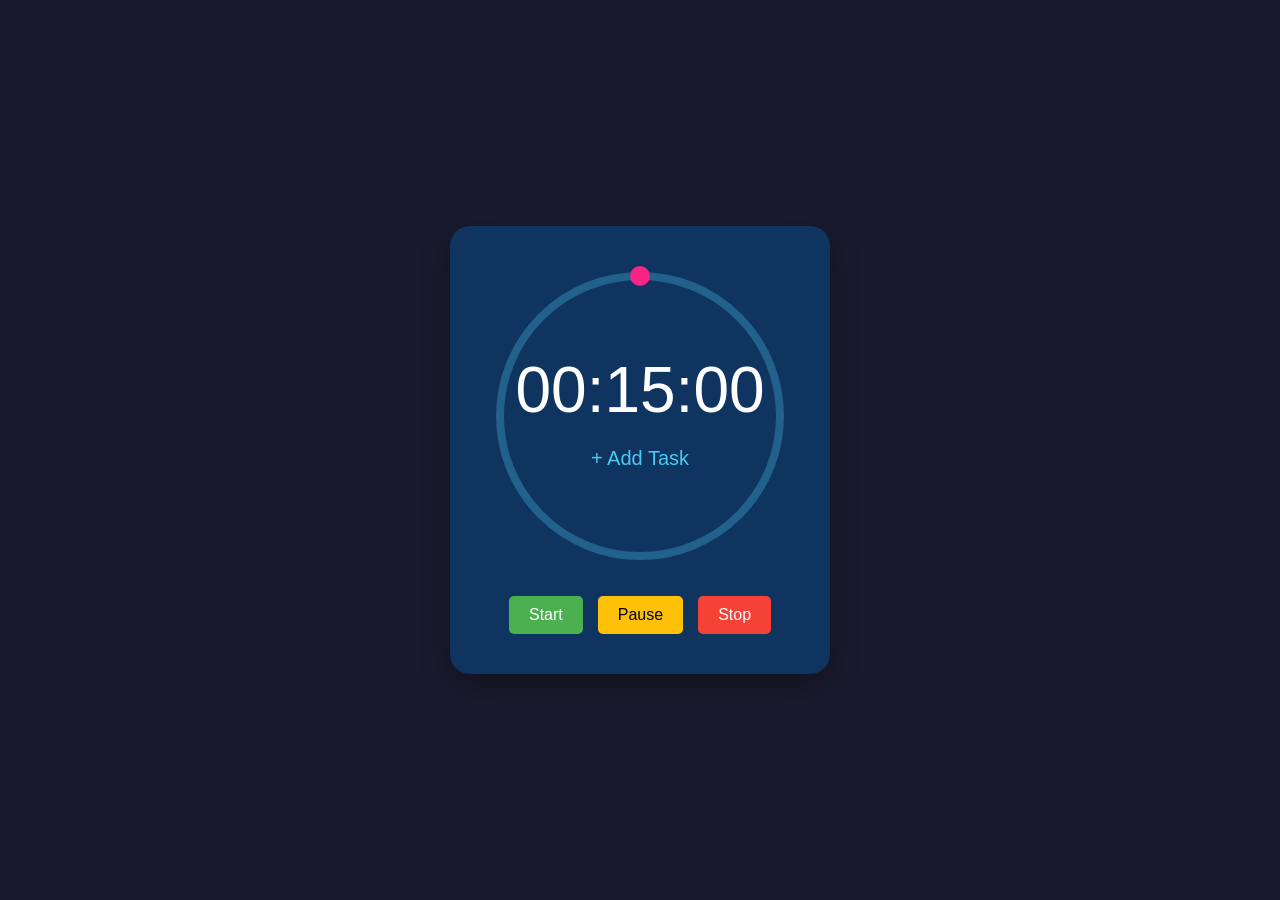
==== templates/countdown.html @ f6ec1a54 "base func buttons" ====
<!DOCTYPE html>
<html lang="en">
<head>
    <meta charset="UTF-8">
    <meta name="viewport" content="width=device-width, initial-scale=1.0">
    <title>Countdown Timer</title>
    <style>
        body {
            display: flex;
            justify-content: center;
            align-items: center;
            height: 100vh;
            margin: 0;
            background-color: #1a1a2e;
            font-family: Arial, sans-serif;
        }
        
        .timer-container {
            text-align: center;
            background-color: #0f3460;
            padding: 40px;
            border-radius: 20px;
            box-shadow: 0 10px 30px rgba(0, 0, 0, 0.3);
        }
        
        .clock {
            font-size: 4rem;
            color: white;
            margin-bottom: 10px;
            cursor: pointer;
        }
        
        .task-container {
            position: relative;
            margin: 10px 0;
        }
        
        .task-name {
            font-size: 1.25rem;
            color: white;
            cursor: pointer;
        }
        
        .add-task {
            font-size: 1.25rem;
            color: #4cc9f0;
            cursor: pointer;
        }
        
        .controls {
            display: flex;
            justify-content: center;
            gap: 15px;
            margin-top: 20px;
        }
        
        button {
            padding: 10px 20px;
            font-size: 1rem;
            border: none;
            border-radius: 5px;
            cursor: pointer;
            transition: background-color 0.3s;
        }
        
        #start-btn {
            background-color: #4CAF50;
            color: white;
        }
        
        #pause-btn {
            background-color: #FFC107;
            color: black;
        }
        
        #stop-btn {
            background-color: #F44336;
            color: white;
        }
        
        .progress-container {
            position: relative;
            width: 300px;
            height: 300px;
            margin: 0 auto 30px;
        }
        
        .circle-content {
            position: absolute;
            top: 0;
            left: 0;
            width: 100%;
            height: 100%;
            display: flex;
            flex-direction: column;
            justify-content: center;
            align-items: center;
            text-align: center;
        }
        
        
        .progress-circle {
            fill: none;
            stroke: rgba(76, 201, 240, 0.3); /* Semi-transparent background */
            stroke-width: 8;
            stroke-dasharray: 879.2;
            stroke-dashoffset: 0;
        }
        
        .progress-arc {
            fill: none;
            stroke: #4cc9f0; /* Solid progress */
            stroke-width: 8;
            stroke-dasharray: 879.2;
            stroke-dashoffset: 879.2;
            transform: rotate(-90deg);
            transform-origin: center;
        }
        
        .progress-point {
            fill: #f72585;
            r: 10;
            transition: transform 0.5s linear;
        }
    </style>
</head>
<body>
    <div class="timer-container">
        <div class="progress-container">
            <svg class="progress-ring" width="300" height="300">
                <circle class="progress-circle" cx="150" cy="150" r="140"></circle>
                <circle class="progress-arc" cx="150" cy="150" r="140"></circle>
                <circle class="progress-point" cx="150" cy="10" r="10"></circle>
            </svg>
            
            <!-- Timer and task centered inside circle -->
            <div class="circle-content">
                <div class="clock" id="clock">00:15:00</div>
                <div class="task-container" id="task-container">
                    <div class="add-task" id="add-task">+ Add Task</div>
                </div>
            </div>
        </div>
        
        <div class="controls">
            <button id="start-btn">Start</button>
            <button id="pause-btn">Pause</button>
            <button id="stop-btn">Stop</button>
        </div>
    </div>

<script>
    // DOM elements
    const clockEl = document.getElementById('clock');
    const taskContainerEl = document.getElementById('task-container');
    const startBtn = document.getElementById('start-btn');
    const pauseBtn = document.getElementById('pause-btn');
    const stopBtn = document.getElementById('stop-btn');
    const progressPoint = document.querySelector('.progress-point');
    const progressArc = document.querySelector('.progress-arc');
    const CIRCUMFERENCE = 879.2;
    const DEFAULT_SECONDS = 900;

    // Timer state
    let totalSeconds = DEFAULT_SECONDS;
    let timerInterval = null;
    let isRunning = false;
    let isPaused = false;
    let currentTask = '';

    // Initialize timer display
    updateClockDisplay();

    // Attach add-task listener (reusable function)
    function attachAddTaskListener() {
        const addTaskEl = document.getElementById('add-task');
        if (addTaskEl) {
            addTaskEl.addEventListener('click', () => {
                const taskName = prompt('Enter task name:');
                if (taskName && taskName.trim()) {
                    currentTask = taskName.trim();
                    taskContainerEl.innerHTML = `<div class="task-name" id="task-name">${currentTask}</div>`;
                    document.getElementById('task-name').addEventListener('click', function () {
                        const newName = prompt('Edit task name:', currentTask);
                        if (newName && newName.trim()) {
                            currentTask = newName.trim();
                            this.textContent = currentTask;
                        }
                    });
                }
            });
        }
    }
    attachAddTaskListener();

    // Clock click handler for setting time
    clockEl.addEventListener('click', () => {
        if (!isRunning && !isPaused) {
            const digits = prompt('Enter time digits (max 6 digits, e.g. 001500 for 15 min):');
            if (digits !== null) {
                if (digits.length > 0 && digits.length <= 6 && /^\d+$/.test(digits)) {
                    setTimeFromDigits(digits);
                } else {
                    resetToDefault();
                }
            }
        }
    });

    // Timer controls
    startBtn.addEventListener('click', startTimer);
    pauseBtn.addEventListener('click', pauseTimer);
    stopBtn.addEventListener('click', stopTimer);

    function startTimer() {
        if (!currentTask) return; // Require a task
        if (timerInterval) clearInterval(timerInterval); // Clear any existing interval

        isRunning = true;
        isPaused = false;

        timerInterval = setInterval(() => {
            if (totalSeconds > 0) {
                totalSeconds--;
                updateClockDisplay();
                updateProgress();
            } else {
                timerComplete();
            }
        }, 1000);
    }

    function pauseTimer() {
        if (isRunning) {
            clearInterval(timerInterval);
            timerInterval = null;
            isRunning = false;
            isPaused = true;
        }
    }

    function stopTimer() {
        clearInterval(timerInterval);
        timerInterval = null;
        isRunning = false;
        isPaused = false;
        currentTask = '';
        totalSeconds = DEFAULT_SECONDS;

        // Reset UI
        taskContainerEl.innerHTML = '<div class="add-task" id="add-task">+ Add Task</div>';
        attachAddTaskListener();
        updateClockDisplay();
        resetProgress();
    }

    function timerComplete() {
        clearInterval(timerInterval);
        timerInterval = null;
        isRunning = false;
        isPaused = false;
        alert('Timer completed!');
        stopTimer();
    }

    function setTimeFromDigits(digits) {
        const padded = digits.padStart(6, '0');
        const hours = parseInt(padded.slice(0, 2));
        const minutes = parseInt(padded.slice(2, 4));
        const seconds = parseInt(padded.slice(4, 6));
        totalSeconds = (hours * 3600) + (minutes * 60) + seconds;
        updateClockDisplay();
    }

    function updateClockDisplay() {
        const h = Math.floor(totalSeconds / 3600);
        const m = Math.floor((totalSeconds % 3600) / 60);
        const s = totalSeconds % 60;
        clockEl.textContent = `${String(h).padStart(2,'0')}:${String(m).padStart(2,'0')}:${String(s).padStart(2,'0')}`;
    }

    function updateProgress() {
        const progress = 1 - (totalSeconds / DEFAULT_SECONDS);
        const angle = progress * 2 * Math.PI;

        // Point moves counterclockwise from top
        const cx = 150 + 140 * Math.sin(-angle);
        const cy = 150 - 140 * Math.cos(-angle);
        progressPoint.setAttribute('cx', cx);
        progressPoint.setAttribute('cy', cy);

        // Arc shows remaining time (solid = remaining, transparent bg = elapsed)
        progressArc.style.strokeDashoffset = progress * CIRCUMFERENCE;
    }

    function resetProgress() {
        progressPoint.setAttribute('cx', 150);
        progressPoint.setAttribute('cy', 10);
        progressArc.style.strokeDashoffset = 0;
    }
</script>
</body>
</html>
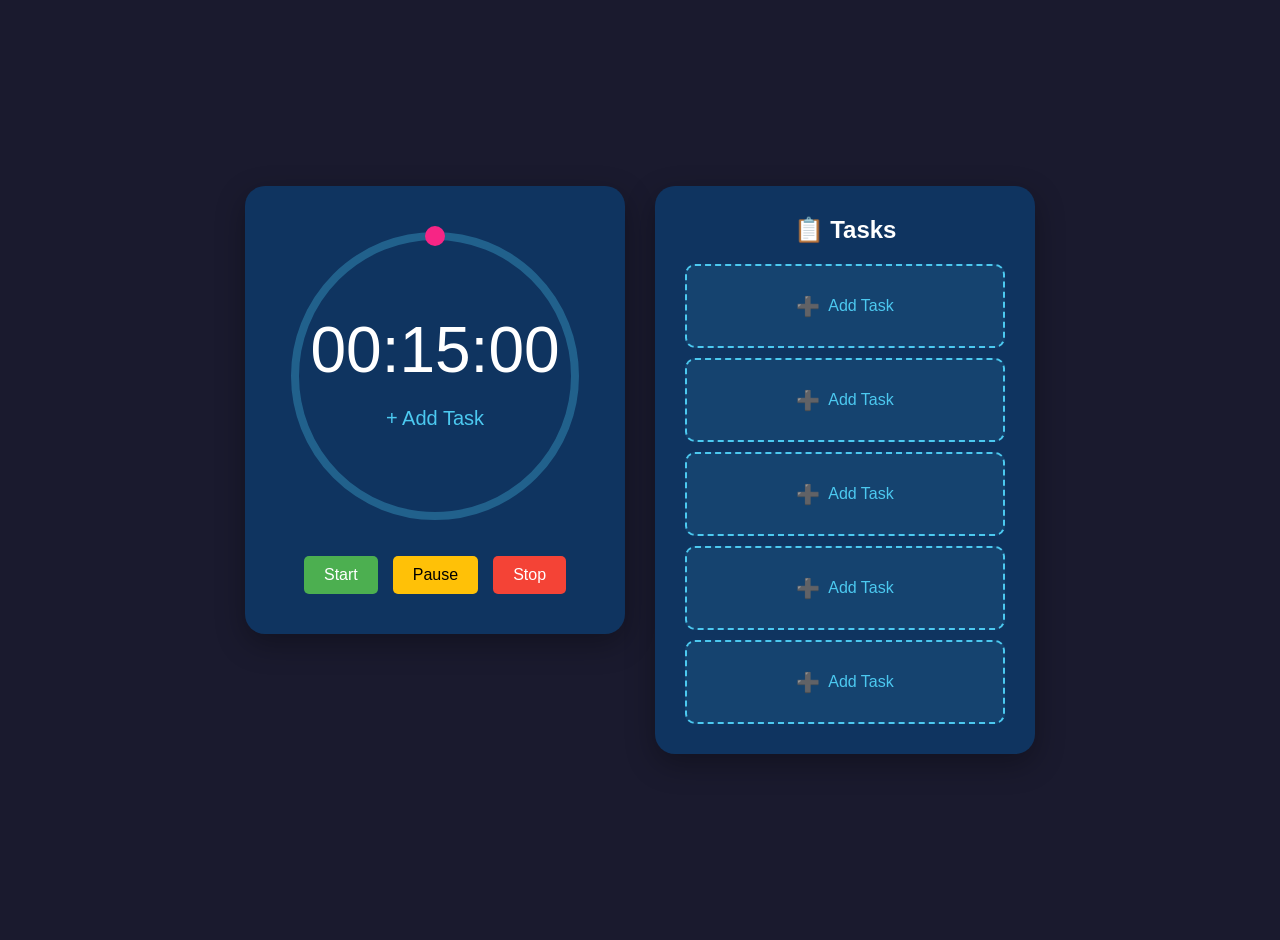
==== commit ba281a95: "task list" ====
--- a/templates/countdown.html
+++ b/templates/countdown.html
@@ -3,16 +3,31 @@
 <head>
     <meta charset="UTF-8">
     <meta name="viewport" content="width=device-width, initial-scale=1.0">
-    <title>Countdown Timer</title>
+    <title>Smart Wish Tracker</title>
     <style>
         body {
             display: flex;
             justify-content: center;
             align-items: center;
-            height: 100vh;
+            min-height: 100vh;
             margin: 0;
             background-color: #1a1a2e;
             font-family: Arial, sans-serif;
+            padding: 20px;
+        }
+        
+        .main-container {
+            display: flex;
+            justify-content: center;
+            align-items: flex-start;
+            gap: 30px;
+            flex-wrap: wrap;
+        }
+        
+        .timer-section {
+            display: flex;
+            flex-direction: column;
+            align-items: center;
         }
         
         .timer-container {
@@ -21,6 +36,21 @@
             padding: 40px;
             border-radius: 20px;
             box-shadow: 0 10px 30px rgba(0, 0, 0, 0.3);
+        }
+        
+        .task-panel {
+            background-color: #0f3460;
+            padding: 30px;
+            border-radius: 20px;
+            width: 320px;
+            box-shadow: 0 10px 30px rgba(0, 0, 0, 0.3);
+        }
+        
+        .task-panel h3 {
+            color: white;
+            margin: 0 0 20px 0;
+            font-size: 1.5rem;
+            text-align: center;
         }
         
         .clock {
@@ -98,10 +128,9 @@
             text-align: center;
         }
         
-        
         .progress-circle {
             fill: none;
-            stroke: rgba(76, 201, 240, 0.3); /* Semi-transparent background */
+            stroke: rgba(76, 201, 240, 0.3);
             stroke-width: 8;
             stroke-dasharray: 879.2;
             stroke-dashoffset: 0;
@@ -109,7 +138,7 @@
         
         .progress-arc {
             fill: none;
-            stroke: #4cc9f0; /* Solid progress */
+            stroke: #4cc9f0;
             stroke-width: 8;
             stroke-dasharray: 879.2;
             stroke-dashoffset: 879.2;
@@ -122,34 +151,211 @@
             r: 10;
             transition: transform 0.5s linear;
         }
+        
+        /* Task Panel Styles */
+        .task-slots {
+            display: flex;
+            flex-direction: column;
+            gap: 10px;
+        }
+        
+        .task-slot {
+            background: rgba(76, 201, 240, 0.1);
+            border: 2px dashed #4cc9f0;
+            border-radius: 10px;
+            padding: 15px;
+            transition: all 0.3s ease;
+            min-height: 50px;
+            display: flex;
+            align-items: center;
+            justify-content: space-between;
+        }
+        
+        .task-slot.filled {
+            background: rgba(76, 201, 240, 0.2);
+            border: 2px solid #4cc9f0;
+        }
+        
+        .task-slot.empty {
+            justify-content: center;
+            cursor: pointer;
+        }
+        
+        .task-slot.empty:hover {
+            background: rgba(76, 201, 240, 0.2);
+        }
+        
+        .task-content {
+            display: flex;
+            align-items: center;
+            justify-content: space-between;
+            width: 100%;
+        }
+        
+        .task-text {
+            color: white;
+            font-size: 1rem;
+            flex: 1;
+            text-align: left;
+        }
+        
+        .task-actions {
+            display: flex;
+            gap: 5px;
+        }
+        
+        .task-actions button {
+            background: none;
+            border: none;
+            font-size: 1.2rem;
+            cursor: pointer;
+            padding: 5px;
+            border-radius: 3px;
+            transition: background 0.2s;
+        }
+        
+        .task-actions button:hover {
+            background: rgba(76, 201, 240, 0.3);
+        }
+        
+        .add-task-slot {
+            display: flex;
+            align-items: center;
+            justify-content: center;
+            gap: 8px;
+            color: #4cc9f0;
+            font-size: 1rem;
+        }
+        
+        .add-icon {
+            font-size: 1.2rem;
+        }
+        
+        /* Input Styles */
+        .task-input-container {
+            position: relative;
+            width: 100%;
+        }
+        
+        .task-input {
+            width: 100%;
+            padding: 10px;
+            border: none;
+            border-radius: 5px;
+            background: #1a1a2e;
+            color: white;
+            font-size: 1rem;
+            box-sizing: border-box;
+        }
+        
+        .task-input:focus {
+            outline: 2px solid #4cc9f0;
+        }
+        
+        .autocomplete-dropdown {
+            position: absolute;
+            top: 100%;
+            left: 0;
+            right: 0;
+            background: #0f3460;
+            border: 1px solid #4cc9f0;
+            border-radius: 5px;
+            max-height: 150px;
+            overflow-y: auto;
+            z-index: 1000;
+            display: none;
+        }
+        
+        .autocomplete-item {
+            padding: 10px;
+            cursor: pointer;
+            color: white;
+            border-bottom: 1px solid rgba(76, 201, 240, 0.2);
+        }
+        
+        .autocomplete-item:last-child {
+            border-bottom: none;
+        }
+        
+        .autocomplete-item:hover,
+        .autocomplete-item.selected {
+            background: rgba(76, 201, 240, 0.3);
+        }
+        
+        .input-actions {
+            display: flex;
+            gap: 10px;
+            margin-top: 10px;
+        }
+        
+        .input-actions button {
+            padding: 8px 15px;
+            font-size: 0.9rem;
+        }
+        
+        .save-btn {
+            background-color: #4CAF50;
+            color: white;
+        }
+        
+        .cancel-btn {
+            background-color: #6c757d;
+            color: white;
+        }
+        
+        @media (max-width: 768px) {
+            .main-container {
+                flex-direction: column;
+                align-items: center;
+            }
+            
+            .task-panel {
+                width: 280px;
+            }
+        }
     </style>
 </head>
 <body>
-    <div class="timer-container">
-        <div class="progress-container">
-            <svg class="progress-ring" width="300" height="300">
-                <circle class="progress-circle" cx="150" cy="150" r="140"></circle>
-                <circle class="progress-arc" cx="150" cy="150" r="140"></circle>
-                <circle class="progress-point" cx="150" cy="10" r="10"></circle>
-            </svg>
-            
-            <!-- Timer and task centered inside circle -->
-            <div class="circle-content">
-                <div class="clock" id="clock">00:15:00</div>
-                <div class="task-container" id="task-container">
-                    <div class="add-task" id="add-task">+ Add Task</div>
+    <div class="main-container">
+        <div class="timer-section">
+            <div class="timer-container">
+                <div class="progress-container">
+                    <svg class="progress-ring" width="300" height="300">
+                        <circle class="progress-circle" cx="150" cy="150" r="140"></circle>
+                        <circle class="progress-arc" cx="150" cy="150" r="140"></circle>
+                        <circle class="progress-point" cx="150" cy="10" r="10"></circle>
+                    </svg>
+                    
+                    <!-- Timer and task centered inside circle -->
+                    <div class="circle-content">
+                        <div class="clock" id="clock">00:15:00</div>
+                        <div class="task-container" id="task-container">
+                            <div class="add-task" id="add-task">+ Add Task</div>
+                        </div>
+                    </div>
+                </div>
+                
+                <div class="controls">
+                    <button id="start-btn">Start</button>
+                    <button id="pause-btn">Pause</button>
+                    <button id="stop-btn">Stop</button>
                 </div>
             </div>
         </div>
         
-        <div class="controls">
-            <button id="start-btn">Start</button>
-            <button id="pause-btn">Pause</button>
-            <button id="stop-btn">Stop</button>
+        <div class="task-panel">
+            <h3>📋 Tasks</h3>
+            <div class="task-slots" id="task-slots">
+                <!-- Task slots will be dynamically generated -->
+            </div>
         </div>
     </div>
 
 <script>
+    // Constants
+    const MAX_TASKS = 5;
+    const STORAGE_KEY = 'smart_timer_tasks';
+    
     // DOM elements
     const clockEl = document.getElementById('clock');
     const taskContainerEl = document.getElementById('task-container');
@@ -158,28 +364,384 @@
     const stopBtn = document.getElementById('stop-btn');
     const progressPoint = document.querySelector('.progress-point');
     const progressArc = document.querySelector('.progress-arc');
+    const taskSlotsEl = document.getElementById('task-slots');
     const CIRCUMFERENCE = 879.2;
     const DEFAULT_SECONDS = 900;
-
+    
     // Timer state
     let totalSeconds = DEFAULT_SECONDS;
     let timerInterval = null;
     let isRunning = false;
     let isPaused = false;
     let currentTask = '';
-
-    // Initialize timer display
-    updateClockDisplay();
-
-    // Attach add-task listener (reusable function)
+    
+    // Task management state
+    let tasks = [];
+    let autocompleteCache = [];
+    let currentEditingSlot = -1;
+    let selectedSuggestionIndex = -1;
+
+    // Task Storage Class
+    class TaskStorage {
+        constructor() {
+            this.useDatabase = true;
+        }
+        
+        async loadTasks() {
+            try {
+                const response = await fetch('/api/tasks');
+                const data = await response.json();
+                if (data.success) {
+                    localStorage.setItem(STORAGE_KEY, JSON.stringify(data.tasks));
+                    return data.tasks;
+                }
+            } catch (error) {
+                console.warn('Database unavailable, using localStorage:', error);
+                this.useDatabase = false;
+            }
+            
+            const stored = localStorage.getItem(STORAGE_KEY);
+            return stored ? JSON.parse(stored) : [];
+        }
+        
+        async saveTask(name) {
+            const newTask = { name, position: tasks.length };
+            
+            // Save to localStorage immediately
+            tasks.push(newTask);
+            localStorage.setItem(STORAGE_KEY, JSON.stringify(tasks));
+            
+            if (this.useDatabase) {
+                try {
+                    const response = await fetch('/api/tasks', {
+                        method: 'POST',
+                        headers: { 'Content-Type': 'application/json' },
+                        body: JSON.stringify({ name })
+                    });
+                    if (response.ok) {
+                        const data = await response.json();
+                        if (data.success) {
+                            newTask.id = data.data.id;
+                            localStorage.setItem(STORAGE_KEY, JSON.stringify(tasks));
+                        }
+                    }
+                } catch (error) {
+                    console.warn('Database save failed:', error);
+                }
+            }
+            
+            return newTask;
+        }
+        
+        async updateTask(id, name) {
+            const taskIndex = tasks.findIndex(t => t.id === id);
+            if (taskIndex >= 0) {
+                tasks[taskIndex].name = name;
+                localStorage.setItem(STORAGE_KEY, JSON.stringify(tasks));
+                
+                if (this.useDatabase) {
+                    try {
+                        await fetch(`/api/tasks/${id}`, {
+                            method: 'PUT',
+                            headers: { 'Content-Type': 'application/json' },
+                            body: JSON.stringify({ name })
+                        });
+                    } catch (error) {
+                        console.warn('Database update failed:', error);
+                    }
+                }
+            }
+        }
+        
+        async deleteTask(id) {
+            const taskIndex = tasks.findIndex(t => t.id === id);
+            if (taskIndex >= 0) {
+                tasks.splice(taskIndex, 1);
+                // Reorder positions
+                tasks.forEach((task, index) => {
+                    task.position = index;
+                });
+                localStorage.setItem(STORAGE_KEY, JSON.stringify(tasks));
+                
+                if (this.useDatabase) {
+                    try {
+                        await fetch(`/api/tasks/${id}`, { method: 'DELETE' });
+                    } catch (error) {
+                        console.warn('Database delete failed:', error);
+                    }
+                }
+            }
+        }
+
+        async getSuggestions(query) {
+            if (this.useDatabase) {
+                try {
+                    const response = await fetch(`/api/tasks/suggestions?q=${encodeURIComponent(query)}`);
+                    const data = await response.json();
+                    return data.success ? data.suggestions : [];
+                } catch (error) {
+                    console.warn('Suggestions API failed:', error);
+                }
+            }
+            
+            // Fallback to local cache
+            return autocompleteCache.filter(name => 
+                name.toLowerCase().includes(query.toLowerCase())
+            ).slice(0, 5);
+        }
+    }
+    
+    const storage = new TaskStorage();
+    
+    // Initialize
+    async function init() {
+        tasks = await storage.loadTasks();
+        renderTaskSlots();
+        updateClockDisplay();
+        attachAddTaskListener();
+        
+        // Build autocomplete cache
+        autocompleteCache = tasks.map(t => t.name);
+    }
+    
+    // Task slot rendering
+    function renderTaskSlots() {
+        taskSlotsEl.innerHTML = '';
+        
+        for (let i = 0; i < MAX_TASKS; i++) {
+            const task = tasks[i];
+            const slotEl = document.createElement('div');
+            slotEl.className = task ? 'task-slot filled' : 'task-slot empty';
+            
+            if (task) {
+                slotEl.innerHTML = `
+                    <div class="task-content">
+                        <span class="task-text">${task.name}</span>
+                        <div class="task-actions">
+                            <button onclick="runTask('${task.name}')" title="Run Timer">🏃</button>
+                            <button onclick="editTask(${i})" title="Edit Task">✏️</button>
+                            <button onclick="deleteTask(${task.id || i})" title="Delete Task">🗑️</button>
+                        </div>
+                    </div>`;
+            } else {
+                slotEl.innerHTML = `
+                    <div class="add-task-slot" onclick="addTask(${i})">
+                        <span class="add-icon">➕</span>
+                        <span class="add-text">Add Task</span>
+                    </div>`;
+            }
+            
+            taskSlotsEl.appendChild(slotEl);
+        }
+    }
+    
+    // Task management functions
+    async function addTask(slotIndex) {
+        if (tasks.length >= MAX_TASKS) return;
+        
+        currentEditingSlot = slotIndex;
+        showTaskInput(slotIndex, '');
+    }
+    
+    async function editTask(slotIndex) {
+        const task = tasks[slotIndex];
+        if (!task) return;
+        
+        currentEditingSlot = slotIndex;
+        showTaskInput(slotIndex, task.name);
+    }
+    
+    async function deleteTask(id) {
+        if (!confirm('Are you sure you want to delete this task?')) return;
+        
+        await storage.deleteTask(id);
+        renderTaskSlots();
+    }
+    
+    function showTaskInput(slotIndex, initialValue) {
+        const slotEl = taskSlotsEl.children[slotIndex];
+        slotEl.innerHTML = `
+            <div class="task-input-container">
+                <input type="text" class="task-input" value="${initialValue}" 
+                       placeholder="Enter task name..." maxlength="50">
+                <div class="autocomplete-dropdown"></div>
+                <div class="input-actions">
+                    <button class="save-btn" onclick="saveTask(${slotIndex})">💾 Save</button>
+                    <button class="cancel-btn" onclick="cancelEdit()">❌ Cancel</button>
+                </div>
+            </div>`;
+            
+        const input = slotEl.querySelector('.task-input');
+        input.focus();
+        setupAutocomplete(input);
+        
+        // Handle Enter key
+        input.addEventListener('keydown', (e) => {
+            if (e.key === 'Enter') saveTask(slotIndex);
+            if (e.key === 'Escape') cancelEdit();
+        });
+    }
+    
+    async function saveTask(slotIndex) {
+        const input = taskSlotsEl.children[slotIndex].querySelector('.task-input');
+        const name = input.value.trim();
+        
+        if (!name) {
+            cancelEdit();
+            return;
+        }
+        
+        const existingTask = tasks[slotIndex];
+        
+        if (existingTask) {
+            // Update existing task
+            await storage.updateTask(existingTask.id, name);
+            existingTask.name = name;
+        } else {
+            // Create new task
+            if (tasks.length >= MAX_TASKS) {
+                alert('Maximum of 5 tasks reached!');
+                cancelEdit();
+                return;
+            }
+            
+            const newTask = await storage.saveTask(name);
+            if (!autocompleteCache.includes(name)) {
+                autocompleteCache.push(name);
+            }
+        }
+        
+        currentEditingSlot = -1;
+        renderTaskSlots();
+    }
+    
+    function cancelEdit() {
+        currentEditingSlot = -1;
+        renderTaskSlots();
+    }
+    
+    // Autocomplete functionality
+    function setupAutocomplete(inputElement) {
+        const dropdown = inputElement.parentNode.querySelector('.autocomplete-dropdown');
+        let debounceTimer;
+        
+        inputElement.addEventListener('input', async (e) => {
+            const query = e.target.value.trim();
+            
+            if (query.length < 2) {
+                hideDropdown();
+                return;
+            }
+            
+            clearTimeout(debounceTimer);
+            debounceTimer = setTimeout(async () => {
+                const suggestions = await storage.getSuggestions(query);
+                showDropdown(dropdown, suggestions, inputElement);
+            }, 300);
+        });
+        
+        inputElement.addEventListener('keydown', (e) => {
+            const items = dropdown.querySelectorAll('.autocomplete-item');
+            
+            if (e.key === 'Tab' && items.length > 0) {
+                e.preventDefault();
+                const nextIndex = (selectedSuggestionIndex + 1) % items.length;
+                selectSuggestion(items, nextIndex, inputElement);
+            } else if (e.key === 'ArrowUp' || e.key === 'ArrowDown') {
+                e.preventDefault();
+                const direction = e.key === 'ArrowUp' ? -1 : 1;
+                const nextIndex = Math.max(0, Math.min(items.length - 1, selectedSuggestionIndex + direction));
+                selectSuggestion(items, nextIndex, inputElement);
+            } else if (e.key === 'Enter' && selectedSuggestionIndex >= 0) {
+                e.preventDefault();
+                inputElement.value = items[selectedSuggestionIndex].textContent;
+                hideDropdown();
+            } else if (e.key === 'Escape') {
+                hideDropdown();
+            }
+        });
+        
+        function hideDropdown() {
+            dropdown.style.display = 'none';
+            selectedSuggestionIndex = -1;
+        }
+    }
+    
+    function showDropdown(dropdown, suggestions, inputElement) {
+        if (suggestions.length === 0) {
+            dropdown.style.display = 'none';
+            return;
+        }
+        
+        dropdown.innerHTML = suggestions.map(suggestion => 
+            `<div class="autocomplete-item">${suggestion}</div>`
+        ).join('');
+        
+        dropdown.style.display = 'block';
+        selectedSuggestionIndex = -1;
+        
+        // Add click handlers
+        dropdown.querySelectorAll('.autocomplete-item').forEach((item, index) => {
+            item.addEventListener('click', () => {
+                inputElement.value = item.textContent;
+                dropdown.style.display = 'none';
+            });
+        });
+    }
+    
+    function selectSuggestion(items, index, inputElement) {
+        items.forEach(item => item.classList.remove('selected'));
+        if (index >= 0 && index < items.length) {
+            items[index].classList.add('selected');
+            selectedSuggestionIndex = index;
+        }
+    }
+    
+    // Timer integration
+    function runTask(taskName) {
+        currentTask = taskName;
+        taskContainerEl.innerHTML = `<div class="task-name" id="task-name">${taskName}</div>`;
+        
+        // Add edit handler for center task
+        document.getElementById('task-name').addEventListener('click', function () {
+            const newName = prompt('Edit task name:', currentTask);
+            if (newName && newName.trim()) {
+                const oldName = currentTask;
+                currentTask = newName.trim();
+                this.textContent = currentTask;
+                
+                // Update in task slots if it exists there
+                const taskIndex = tasks.findIndex(t => t.name === oldName);
+                if (taskIndex >= 0) {
+                    storage.updateTask(tasks[taskIndex].id, currentTask);
+                    tasks[taskIndex].name = currentTask;
+                    renderTaskSlots();
+                }
+            }
+        });
+    }
+    
+    // Enhanced add task listener for center
     function attachAddTaskListener() {
         const addTaskEl = document.getElementById('add-task');
         if (addTaskEl) {
-            addTaskEl.addEventListener('click', () => {
+            addTaskEl.addEventListener('click', async () => {
                 const taskName = prompt('Enter task name:');
                 if (taskName && taskName.trim()) {
                     currentTask = taskName.trim();
                     taskContainerEl.innerHTML = `<div class="task-name" id="task-name">${currentTask}</div>`;
+                    
+                    // Offer to save to slots if there's space
+                    if (tasks.length < MAX_TASKS) {
+                        setTimeout(() => {
+                            if (confirm('Save this task to your task list?')) {
+                                storage.saveTask(currentTask).then(() => {
+                                    renderTaskSlots();
+                                });
+                            }
+                        }, 100);
+                    }
+                    
                     document.getElementById('task-name').addEventListener('click', function () {
                         const newName = prompt('Edit task name:', currentTask);
                         if (newName && newName.trim()) {
@@ -191,7 +753,35 @@
             });
         }
     }
-    attachAddTaskListener();
+    
+    // Enhanced stop timer
+    function stopTimer() {
+        clearInterval(timerInterval);
+        timerInterval = null;
+        isRunning = false;
+        isPaused = false;
+        
+        const wasRunningTask = currentTask;
+        currentTask = '';
+        totalSeconds = DEFAULT_SECONDS;
+        
+        // Reset UI
+        taskContainerEl.innerHTML = '<div class="add-task" id="add-task">+ Add Task</div>';
+        attachAddTaskListener();
+        updateClockDisplay();
+        resetProgress();
+        
+        // Offer to save if task not in slots
+        if (wasRunningTask && tasks.length < MAX_TASKS && !tasks.find(t => t.name === wasRunningTask)) {
+            setTimeout(() => {
+                if (confirm(`Save "${wasRunningTask}" to your task list?`)) {
+                    storage.saveTask(wasRunningTask).then(() => {
+                        renderTaskSlots();
+                    });
+                }
+            }, 100);
+        }
+    }
 
     // Clock click handler for setting time
     clockEl.addEventListener('click', () => {
@@ -201,7 +791,8 @@
                 if (digits.length > 0 && digits.length <= 6 && /^\d+$/.test(digits)) {
                     setTimeFromDigits(digits);
                 } else {
-                    resetToDefault();
+                    totalSeconds = DEFAULT_SECONDS;
+                    updateClockDisplay();
                 }
             }
         }
@@ -213,8 +804,8 @@
     stopBtn.addEventListener('click', stopTimer);
 
     function startTimer() {
-        if (!currentTask) return; // Require a task
-        if (timerInterval) clearInterval(timerInterval); // Clear any existing interval
+        if (!currentTask) return;
+        if (timerInterval) clearInterval(timerInterval);
 
         isRunning = true;
         isPaused = false;
@@ -239,27 +830,12 @@
         }
     }
 
-    function stopTimer() {
-        clearInterval(timerInterval);
-        timerInterval = null;
-        isRunning = false;
-        isPaused = false;
-        currentTask = '';
-        totalSeconds = DEFAULT_SECONDS;
-
-        // Reset UI
-        taskContainerEl.innerHTML = '<div class="add-task" id="add-task">+ Add Task</div>';
-        attachAddTaskListener();
-        updateClockDisplay();
-        resetProgress();
-    }
-
     function timerComplete() {
         clearInterval(timerInterval);
         timerInterval = null;
         isRunning = false;
         isPaused = false;
-        alert('Timer completed!');
+        alert('⏰ Timer completed! Great job! 🎉');
         stopTimer();
     }
 
@@ -283,13 +859,11 @@
         const progress = 1 - (totalSeconds / DEFAULT_SECONDS);
         const angle = progress * 2 * Math.PI;
 
-        // Point moves counterclockwise from top
         const cx = 150 + 140 * Math.sin(-angle);
         const cy = 150 - 140 * Math.cos(-angle);
         progressPoint.setAttribute('cx', cx);
         progressPoint.setAttribute('cy', cy);
 
-        // Arc shows remaining time (solid = remaining, transparent bg = elapsed)
         progressArc.style.strokeDashoffset = progress * CIRCUMFERENCE;
     }
 
@@ -298,6 +872,14 @@
         progressPoint.setAttribute('cy', 10);
         progressArc.style.strokeDashoffset = 0;
     }
+    
+    function resetToDefault() {
+        totalSeconds = DEFAULT_SECONDS;
+        updateClockDisplay();
+    }
+    
+    // Initialize the application
+    init();
 </script>
 </body>
 </html>
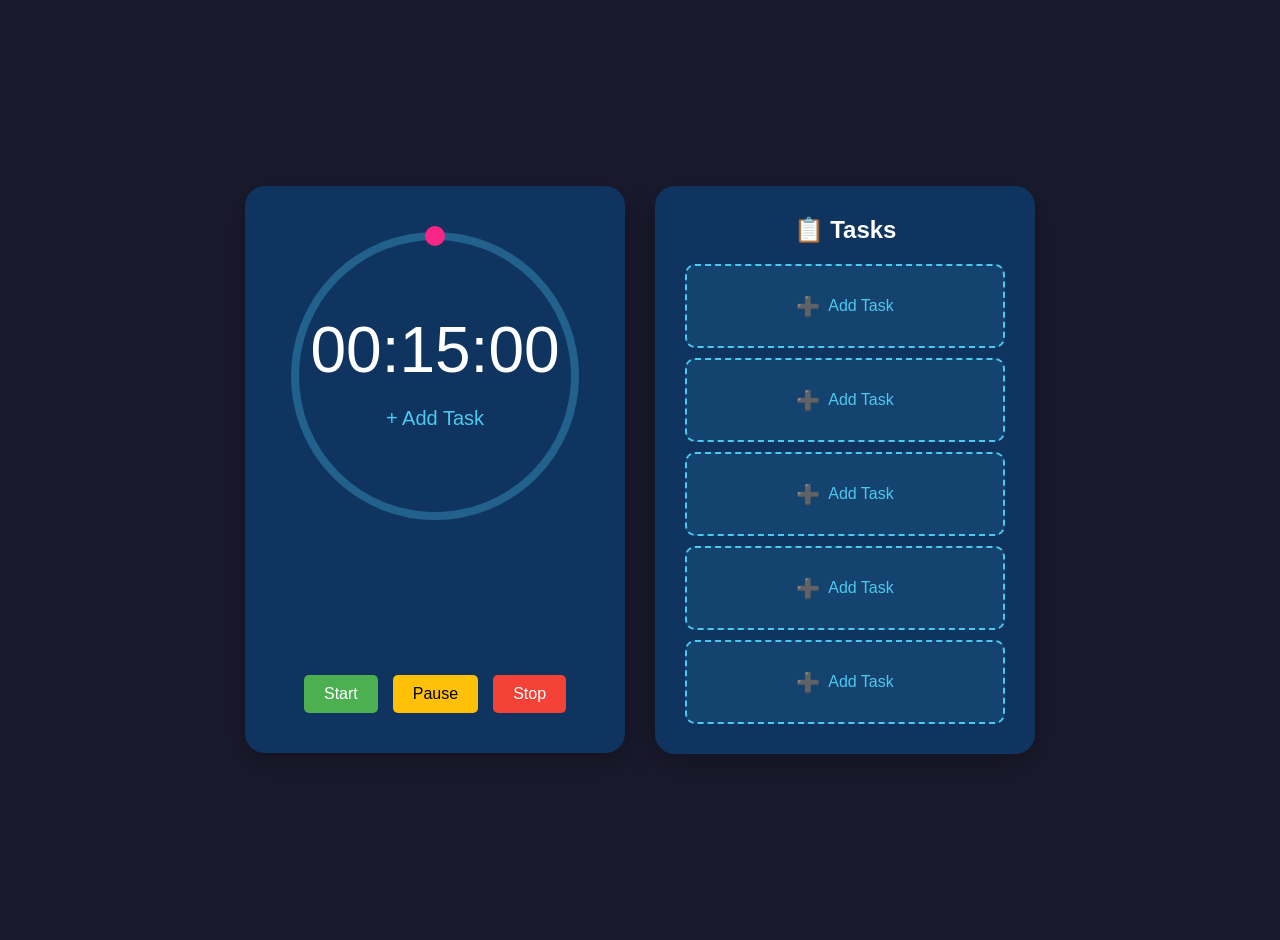
==== commit 39df9776: "heigth of blocks fixed" ====
--- a/templates/countdown.html
+++ b/templates/countdown.html
@@ -36,6 +36,10 @@
             padding: 40px;
             border-radius: 20px;
             box-shadow: 0 10px 30px rgba(0, 0, 0, 0.3);
+            display: flex;
+            flex-direction: column;
+            justify-content: space-between;
+            min-height: 487px;
         }
         
         .task-panel {
@@ -157,6 +161,7 @@
             display: flex;
             flex-direction: column;
             gap: 10px;
+            flex: 1;
         }
         
         .task-slot {
@@ -303,14 +308,220 @@
             color: white;
         }
         
+        /* Task Statistics Styles */
+        .task-stats {
+            margin: 5px 0;
+            font-size: 0.8em;
+        }
+        
+        .stats-line {
+            display: flex;
+            justify-content: space-between;
+            color: #666;
+        }
+        
+        .success-rate, .total-time {
+            font-weight: 500;
+        }
+        
+        .success-rate {
+            color: #28a745;
+        }
+        
+        .total-time {
+            color: #6f42c1;
+        }
+        
+        /* Statistics Modal Styles */
+        .stats-modal {
+            position: fixed;
+            top: 0;
+            left: 0;
+            width: 100%;
+            height: 100%;
+            background-color: rgba(0, 0, 0, 0.8);
+            display: flex;
+            justify-content: center;
+            align-items: center;
+            z-index: 1000;
+        }
+        
+        .stats-modal-content {
+            background: #2a2a2e;
+            border-radius: 15px;
+            width: 90%;
+            max-width: 600px;
+            max-height: 80vh;
+            overflow-y: auto;
+            box-shadow: 0 10px 30px rgba(0, 0, 0, 0.5);
+        }
+        
+        .stats-modal-header {
+            display: flex;
+            justify-content: space-between;
+            align-items: center;
+            padding: 20px;
+            border-bottom: 1px solid #444;
+        }
+        
+        .stats-modal-header h2 {
+            margin: 0;
+            color: #fff;
+            font-size: 1.5em;
+        }
+        
+        .modal-close {
+            background: none;
+            border: none;
+            color: #fff;
+            font-size: 2em;
+            cursor: pointer;
+            padding: 0;
+            width: 30px;
+            height: 30px;
+            display: flex;
+            align-items: center;
+            justify-content: center;
+        }
+        
+        .modal-close:hover {
+            color: #dc3545;
+        }
+        
+        .stats-modal-body {
+            padding: 20px;
+        }
+        
+        .stats-overview {
+            display: grid;
+            grid-template-columns: repeat(auto-fit, minmax(100px, 1fr));
+            gap: 15px;
+            margin-bottom: 30px;
+        }
+        
+        .stat-card {
+            background: #3a3a3e;
+            border-radius: 10px;
+            padding: 15px;
+            text-align: center;
+            border: 1px solid #444;
+        }
+        
+        .stat-value {
+            font-size: 1.5em;
+            font-weight: bold;
+            color: #fff;
+            margin-bottom: 5px;
+        }
+        
+        .stat-label {
+            color: #888;
+            font-size: 0.9em;
+        }
+        
+        .recent-sessions h3 {
+            color: #fff;
+            margin-bottom: 15px;
+            font-size: 1.2em;
+        }
+        
+        .session-list {
+            max-height: 200px;
+            overflow-y: auto;
+        }
+        
+        .session-item {
+            display: flex;
+            justify-content: space-between;
+            align-items: center;
+            padding: 10px;
+            margin-bottom: 8px;
+            background: #3a3a3e;
+            border-radius: 8px;
+            border-left: 4px solid #666;
+        }
+        
+        .session-item.completed {
+            border-left-color: #28a745;
+        }
+        
+        .session-item.stopped {
+            border-left-color: #dc3545;
+        }
+        
+        .session-info {
+            display: flex;
+            align-items: center;
+            gap: 10px;
+        }
+        
+        .session-status {
+            font-size: 1.2em;
+        }
+        
+        .session-date, .session-time {
+            color: #888;
+            font-size: 0.9em;
+        }
+        
+        .session-duration {
+            font-weight: bold;
+            color: #fff;
+        }
+        
+        .stats-actions {
+            margin-top: 20px;
+            display: flex;
+            gap: 10px;
+            justify-content: center;
+        }
+        
+        .stats-actions button {
+            background: #6f42c1;
+            color: white;
+            border: none;
+            padding: 10px 20px;
+            border-radius: 8px;
+            cursor: pointer;
+            font-size: 0.9em;
+        }
+        
+        .stats-actions button:hover {
+            background: #5a2d91;
+        }
+        
+        .stats-actions button:last-child {
+            background: #dc3545;
+        }
+        
+        .stats-actions button:last-child:hover {
+            background: #c82333;
+        }
+
         @media (max-width: 768px) {
             .main-container {
                 flex-direction: column;
                 align-items: center;
             }
             
+            .timer-container {
+                width: 280px;
+                margin-bottom: 20px;
+                min-height: auto;
+            }
+            
             .task-panel {
                 width: 280px;
+                min-height: auto;
+            }
+            
+            .stats-modal-content {
+                width: 95%;
+                margin: 10px;
+            }
+            
+            .stats-overview {
+                grid-template-columns: repeat(2, 1fr);
             }
         }
     </style>
@@ -493,6 +704,193 @@
     
     const storage = new TaskStorage();
     
+    // Timer Session Management Class
+    class TimerSession {
+        constructor(taskName, creationSource = 'manual') {
+            this.taskName = taskName;
+            this.sessionId = this.generateSessionId();
+            this.creationSource = creationSource;
+            this.startTime = null;
+            this.endTime = null;
+            this.plannedDuration = null;
+            this.actualDuration = null;
+            this.status = 'inactive';
+            this.dbId = null;
+        }
+        
+        generateSessionId() {
+            return `${Date.now()}-${Math.random().toString(36).substr(2, 9)}`;
+        }
+        
+        async start(plannedSeconds) {
+            try {
+                this.plannedDuration = plannedSeconds;
+                this.startTime = new Date();
+                this.status = 'active';
+                
+                const response = await fetch('/api/timer/start', {
+                    method: 'POST',
+                    headers: {'Content-Type': 'application/json'},
+                    body: JSON.stringify({
+                        task_name: this.taskName,
+                        session_id: this.sessionId,
+                        planned_duration: plannedSeconds,
+                        creation_source: this.creationSource
+                    })
+                });
+                
+                const data = await response.json();
+                if (data.success) {
+                    this.dbId = data.session_id;
+                    console.log(`Timer session started: ${this.taskName}`);
+                    return true;
+                } else {
+                    console.error('Failed to start session:', data.error);
+                    return false;
+                }
+            } catch (error) {
+                console.warn('Timer session start failed, continuing offline:', error);
+                return true; // Continue offline
+            }
+        }
+        
+        async stop() {
+            try {
+                this.endTime = new Date();
+                this.actualDuration = Math.floor((this.endTime - this.startTime) / 1000);
+                this.status = 'stopped';
+                
+                const response = await fetch('/api/timer/stop', {
+                    method: 'PUT',
+                    headers: {'Content-Type': 'application/json'},
+                    body: JSON.stringify({
+                        session_id: this.sessionId,
+                        actual_duration: this.actualDuration
+                    })
+                });
+                
+                const data = await response.json();
+                if (data.success) {
+                    console.log(`Timer session stopped: ${this.taskName}, ${this.actualDuration}s`);
+                } else {
+                    console.error('Failed to stop session:', data.error);
+                }
+                
+                return this.actualDuration;
+            } catch (error) {
+                console.warn('Timer session stop failed:', error);
+                this.actualDuration = Math.floor((new Date() - this.startTime) / 1000);
+                return this.actualDuration;
+            }
+        }
+        
+        async complete() {
+            try {
+                this.endTime = new Date();
+                this.actualDuration = Math.floor((this.endTime - this.startTime) / 1000);
+                this.status = 'completed';
+                
+                const response = await fetch('/api/timer/complete', {
+                    method: 'PUT',
+                    headers: {'Content-Type': 'application/json'},
+                    body: JSON.stringify({
+                        session_id: this.sessionId,
+                        actual_duration: this.actualDuration
+                    })
+                });
+                
+                const data = await response.json();
+                if (data.success) {
+                    console.log(`Timer session completed: ${this.taskName}, ${this.actualDuration}s`);
+                } else {
+                    console.error('Failed to complete session:', data.error);
+                }
+                
+                return this.actualDuration;
+            } catch (error) {
+                console.warn('Timer session complete failed:', error);
+                this.actualDuration = Math.floor((new Date() - this.startTime) / 1000);
+                return this.actualDuration;
+            }
+        }
+    }
+    
+    // Session management state
+    let currentSession = null;
+    
+    // Task Statistics Class
+    class TaskStatistics {
+        constructor() {
+            this.statsCache = new Map();
+            this.cacheTimeout = 5 * 60 * 1000; // 5 minutes
+        }
+        
+        async getTaskStats(taskName) {
+            const cached = this.statsCache.get(taskName);
+            if (cached && Date.now() - cached.timestamp < this.cacheTimeout) {
+                return cached.data;
+            }
+            
+            try {
+                const response = await fetch(`/api/timer/stats?task=${encodeURIComponent(taskName)}`);
+                const data = await response.json();
+                
+                if (data.success) {
+                    this.statsCache.set(taskName, {
+                        data: data.stats,
+                        timestamp: Date.now()
+                    });
+                    return data.stats;
+                }
+            } catch (error) {
+                console.warn('Stats API failed:', error);
+            }
+            
+            return null;
+        }
+        
+        async getAllStats() {
+            try {
+                const response = await fetch('/api/timer/stats');
+                const data = await response.json();
+                
+                if (data.success) {
+                    // Update cache for all tasks
+                    data.stats.forEach(stat => {
+                        this.statsCache.set(stat.task_name, {
+                            data: stat,
+                            timestamp: Date.now()
+                        });
+                    });
+                    return data.stats;
+                }
+            } catch (error) {
+                console.warn('Stats API failed:', error);
+            }
+            
+            return [];
+        }
+        
+        clearCache() {
+            this.statsCache.clear();
+        }
+        
+        formatDuration(seconds) {
+            const hours = Math.floor(seconds / 3600);
+            const minutes = Math.floor((seconds % 3600) / 60);
+            
+            if (hours > 0) {
+                return `${hours}h ${minutes}m`;
+            } else if (minutes > 0) {
+                return `${minutes}m`;
+            } else {
+                return `${seconds}s`;
+            }
+        }
+    }
+    
+    const taskStats = new TaskStatistics();
+    
     // Initialize
     async function init() {
         tasks = await storage.loadTasks();
@@ -504,8 +902,48 @@
         autocompleteCache = tasks.map(t => t.name);
     }
     
+    // Refresh statistics for task slots
+    async function refreshTaskSlotStats() {
+        const allStats = await taskStats.getAllStats();
+        
+        // Update each task slot with statistics
+        const taskSlots = document.querySelectorAll('.task-slot.filled');
+        taskSlots.forEach(async (slotEl, index) => {
+            const task = tasks[index];
+            if (!task) return;
+            
+            const stats = allStats.find(s => s.task_name === task.name);
+            if (stats) {
+                updateTaskSlotStats(slotEl, stats);
+            }
+        });
+    }
+    
+    function updateTaskSlotStats(slotEl, stats) {
+        let statsEl = slotEl.querySelector('.task-stats');
+        if (!statsEl) {
+            // Create stats element if it doesn't exist
+            statsEl = document.createElement('div');
+            statsEl.className = 'task-stats';
+            const taskContent = slotEl.querySelector('.task-content');
+            taskContent.insertBefore(statsEl, taskContent.querySelector('.task-actions'));
+        }
+        
+        const successRate = stats.success_rate || 0;
+        const totalTime = taskStats.formatDuration(stats.total_seconds_spent || 0);
+        const attempts = stats.total_attempts || 0;
+        const successes = stats.successful_runs || 0;
+        
+        statsEl.innerHTML = `
+            <div class="stats-line">
+                <span class="success-rate">✅ ${successes}/${attempts} sessions</span>
+                <span class="total-time">⏱️ ${totalTime}</span>
+            </div>
+        `;
+    }
+    
     // Task slot rendering
-    function renderTaskSlots() {
+    async function renderTaskSlots() {
         taskSlotsEl.innerHTML = '';
         
         for (let i = 0; i < MAX_TASKS; i++) {
@@ -517,12 +955,25 @@
                 slotEl.innerHTML = `
                     <div class="task-content">
                         <span class="task-text">${task.name}</span>
+                        <div class="task-stats">
+                            <div class="stats-line">
+                                <span class="success-rate">✅ 0/0 sessions</span>
+                                <span class="total-time">⏱️ 0s</span>
+                            </div>
+                        </div>
                         <div class="task-actions">
                             <button onclick="runTask('${task.name}')" title="Run Timer">🏃</button>
                             <button onclick="editTask(${i})" title="Edit Task">✏️</button>
+                            <button onclick="showTaskStats('${task.name}')" title="View Statistics">📊</button>
                             <button onclick="deleteTask(${task.id || i})" title="Delete Task">🗑️</button>
                         </div>
                     </div>`;
+                
+                // Load and update statistics for this task
+                const stats = await taskStats.getTaskStats(task.name);
+                if (stats) {
+                    updateTaskSlotStats(slotEl, stats);
+                }
             } else {
                 slotEl.innerHTML = `
                     <div class="add-task-slot" onclick="addTask(${i})">
@@ -755,14 +1206,21 @@
     }
     
     // Enhanced stop timer
-    function stopTimer() {
+    async function stopTimer() {
         clearInterval(timerInterval);
         timerInterval = null;
         isRunning = false;
         isPaused = false;
         
+        // End timer session (unsuccessful completion)
+        if (currentSession && currentSession.status === 'active') {
+            await currentSession.stop();
+            console.log(`Session stopped: ${currentSession.taskName}, duration: ${currentSession.actualDuration}s`);
+        }
+        
         const wasRunningTask = currentTask;
         currentTask = '';
+        currentSession = null;
         totalSeconds = DEFAULT_SECONDS;
         
         // Reset UI
@@ -770,6 +1228,10 @@
         attachAddTaskListener();
         updateClockDisplay();
         resetProgress();
+        
+        // Clear stats cache to show updated data
+        taskStats.clearCache();
+        await refreshTaskSlotStats();
         
         // Offer to save if task not in slots
         if (wasRunningTask && tasks.length < MAX_TASKS && !tasks.find(t => t.name === wasRunningTask)) {
@@ -803,9 +1265,19 @@
     pauseBtn.addEventListener('click', pauseTimer);
     stopBtn.addEventListener('click', stopTimer);
 
-    function startTimer() {
+    async function startTimer() {
         if (!currentTask) return;
         if (timerInterval) clearInterval(timerInterval);
+
+        // Create new timer session
+        const creationSource = tasks.find(t => t.name === currentTask) ? 'task_slot' : 'timer_center';
+        currentSession = new TimerSession(currentTask, creationSource);
+        
+        // Start session tracking
+        const sessionStarted = await currentSession.start(totalSeconds);
+        if (!sessionStarted) {
+            console.warn('Session tracking failed, continuing without history');
+        }
 
         isRunning = true;
         isPaused = false;
@@ -830,13 +1302,175 @@
         }
     }
 
-    function timerComplete() {
+    async function timerComplete() {
         clearInterval(timerInterval);
         timerInterval = null;
         isRunning = false;
         isPaused = false;
+        
+        // Complete timer session (successful completion)
+        if (currentSession && currentSession.status === 'active') {
+            await currentSession.complete();
+            console.log(`Session completed: ${currentSession.taskName}, duration: ${currentSession.actualDuration}s`);
+        }
+        
         alert('⏰ Timer completed! Great job! 🎉');
-        stopTimer();
+        
+        const wasRunningTask = currentTask;
+        currentTask = '';
+        currentSession = null;
+        totalSeconds = DEFAULT_SECONDS;
+        
+        // Reset UI
+        taskContainerEl.innerHTML = '<div class="add-task" id="add-task">+ Add Task</div>';
+        attachAddTaskListener();
+        updateClockDisplay();
+        resetProgress();
+        
+        // Clear stats cache and refresh task slot stats
+        taskStats.clearCache();
+        await refreshTaskSlotStats();
+        
+        // Offer to save if task not in slots
+        if (wasRunningTask && tasks.length < MAX_TASKS && !tasks.find(t => t.name === wasRunningTask)) {
+            setTimeout(() => {
+                if (confirm(`Save "${wasRunningTask}" to your task list?`)) {
+                    storage.saveTask(wasRunningTask).then(() => {
+                        renderTaskSlots();
+                    });
+                }
+            }, 100);
+        }
+    }
+
+    // Task Statistics Modal
+    async function showTaskStats(taskName) {
+        try {
+            const [stats, history] = await Promise.all([
+                taskStats.getTaskStats(taskName),
+                fetch(`/api/timer/history?task=${encodeURIComponent(taskName)}&limit=10`).then(r => r.json())
+            ]);
+            
+            if (!stats) {
+                alert('No statistics available for this task yet.');
+                return;
+            }
+            
+            const modal = createStatsModal(taskName, stats, history.success ? history.sessions : []);
+            document.body.appendChild(modal);
+            
+            // Add close handlers
+            modal.querySelector('.modal-close').addEventListener('click', () => {
+                document.body.removeChild(modal);
+            });
+            
+            modal.addEventListener('click', (e) => {
+                if (e.target === modal) {
+                    document.body.removeChild(modal);
+                }
+            });
+            
+        } catch (error) {
+            console.error('Failed to load task statistics:', error);
+            alert('Failed to load statistics. Please try again.');
+        }
+    }
+    
+    function createStatsModal(taskName, stats, sessions) {
+        const modal = document.createElement('div');
+        modal.className = 'stats-modal';
+        
+        const successRate = Math.round(stats.success_rate || 0);
+        const totalTime = taskStats.formatDuration(stats.total_seconds_spent || 0);
+        const avgSessionTime = stats.total_attempts > 0 ?
+            taskStats.formatDuration(Math.round(stats.total_seconds_spent / stats.total_attempts)) : '0s';
+        
+        modal.innerHTML = `
+            <div class="stats-modal-content">
+                <div class="stats-modal-header">
+                    <h2>📊 Statistics: ${taskName}</h2>
+                    <button class="modal-close">×</button>
+                </div>
+                <div class="stats-modal-body">
+                    <div class="stats-overview">
+                        <div class="stat-card">
+                            <div class="stat-value">${stats.total_attempts || 0}</div>
+                            <div class="stat-label">Total Attempts</div>
+                        </div>
+                        <div class="stat-card">
+                            <div class="stat-value">${stats.successful_runs || 0}</div>
+                            <div class="stat-label">Completed</div>
+                        </div>
+                        <div class="stat-card">
+                            <div class="stat-value">${successRate}%</div>
+                            <div class="stat-label">Success Rate</div>
+                        </div>
+                        <div class="stat-card">
+                            <div class="stat-value">${totalTime}</div>
+                            <div class="stat-label">Total Time</div>
+                        </div>
+                        <div class="stat-card">
+                            <div class="stat-value">${avgSessionTime}</div>
+                            <div class="stat-label">Avg Session</div>
+                        </div>
+                    </div>
+                    
+                    <div class="recent-sessions">
+                        <h3>Recent Sessions</h3>
+                        <div class="session-list">
+                            ${sessions.length > 0 ? sessions.map(session => `
+                                <div class="session-item ${session.status}">
+                                    <div class="session-info">
+                                        <span class="session-status">${session.status === 'completed' ? '✅' : '⏹️'}</span>
+                                        <span class="session-date">${new Date(session.started_at).toLocaleDateString()}</span>
+                                        <span class="session-time">${new Date(session.started_at).toLocaleTimeString()}</span>
+                                    </div>
+                                    <div class="session-duration">
+                                        ${taskStats.formatDuration(session.actual_duration || 0)}
+                                    </div>
+                                </div>
+                            `).join('') : '<p>No sessions recorded yet.</p>'}
+                        </div>
+                    </div>
+                    
+                    <div class="stats-actions">
+                        <button onclick="exportTaskData('${taskName}')">📥 Export Data</button>
+                        <button onclick="clearTaskHistory('${taskName}')">🗑️ Clear History</button>
+                    </div>
+                </div>
+            </div>
+        `;
+        
+        return modal;
+    }
+    
+    async function exportTaskData(taskName) {
+        try {
+            const response = await fetch(`/api/timer/export?format=json`);
+            if (response.ok) {
+                const blob = await response.blob();
+                const url = window.URL.createObjectURL(blob);
+                const a = document.createElement('a');
+                a.href = url;
+                a.download = `${taskName}_timer_data.json`;
+                a.click();
+                window.URL.revokeObjectURL(url);
+            }
+        } catch (error) {
+            console.error('Export failed:', error);
+            alert('Export failed. Please try again.');
+        }
+    }
+    
+    async function clearTaskHistory(taskName) {
+        if (confirm(`Are you sure you want to clear all history for "${taskName}"? This cannot be undone.`)) {
+            try {
+                // This would need a specific API endpoint to clear task history
+                alert('Clear history feature will be implemented in a future update.');
+            } catch (error) {
+                console.error('Clear history failed:', error);
+            }
+        }
     }
 
     function setTimeFromDigits(digits) {
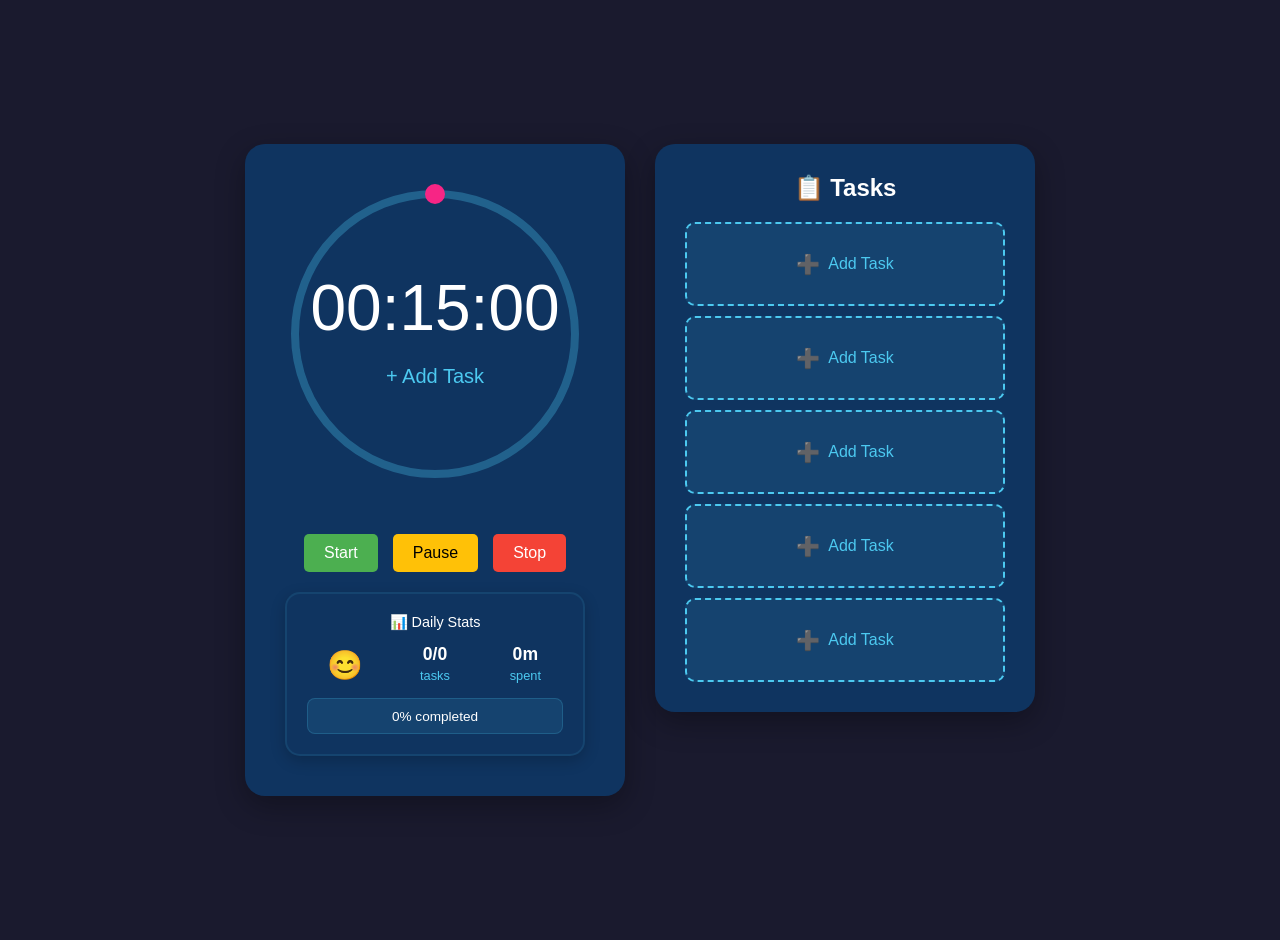
==== commit b835fa1c: "add status block" ====
--- a/templates/countdown.html
+++ b/templates/countdown.html
@@ -498,6 +498,100 @@
             background: #c82333;
         }
 
+        /* Daily Statistics Styles */
+        .daily-stats-container {
+            background-color: #0f3460;
+            border-radius: 15px;
+            padding: 20px;
+            margin-top: 20px;
+            box-shadow: 0 5px 15px rgba(0, 0, 0, 0.2);
+            border: 2px solid rgba(76, 201, 240, 0.1);
+        }
+        
+        .daily-stats-header {
+            color: white;
+            font-size: 0.9em;
+            margin-bottom: 15px;
+            text-align: center;
+            font-weight: 500;
+        }
+        
+        .daily-stats-grid {
+            display: grid;
+            grid-template-columns: 1fr 1fr 1fr;
+            gap: 15px;
+            margin-bottom: 15px;
+            text-align: center;
+        }
+        
+        .mood-indicator {
+            font-size: 1.8em;
+            display: flex;
+            align-items: center;
+            justify-content: center;
+            transition: transform 0.3s ease;
+        }
+        
+        .mood-indicator:hover {
+            transform: scale(1.1);
+        }
+        
+        .tasks-metric, .time-metric {
+            display: flex;
+            flex-direction: column;
+            align-items: center;
+            gap: 4px;
+        }
+        
+        .metric-value {
+            color: white;
+            font-size: 1.1em;
+            font-weight: bold;
+            line-height: 1;
+        }
+        
+        .metric-label {
+            color: #4cc9f0;
+            font-size: 0.8em;
+            text-transform: lowercase;
+        }
+        
+        .completion-bar {
+            text-align: center;
+            padding: 8px;
+            background: rgba(76, 201, 240, 0.1);
+            border-radius: 8px;
+            border: 1px solid rgba(76, 201, 240, 0.2);
+        }
+        
+        .completion-bar span {
+            color: white;
+            font-size: 0.85em;
+            font-weight: 500;
+        }
+        
+        /* Completion percentage color coding */
+        .completion-bar.high-completion span {
+            color: #4CAF50;
+        }
+        
+        .completion-bar.medium-completion span {
+            color: #FFC107;
+        }
+        
+        .completion-bar.low-completion span {
+            color: #F44336;
+        }
+        
+        /* Loading state */
+        .daily-stats-container.loading {
+            opacity: 0.6;
+        }
+        
+        .daily-stats-container.loading .metric-value {
+            color: #888;
+        }
+
         @media (max-width: 768px) {
             .main-container {
                 flex-direction: column;
@@ -522,6 +616,19 @@
             
             .stats-overview {
                 grid-template-columns: repeat(2, 1fr);
+            }
+            
+            .daily-stats-container {
+                width: 280px;
+                padding: 15px;
+            }
+            
+            .daily-stats-grid {
+                gap: 10px;
+            }
+            
+            .mood-indicator {
+                font-size: 1.5em;
             }
         }
     </style>
@@ -551,6 +658,25 @@
                     <button id="pause-btn">Pause</button>
                     <button id="stop-btn">Stop</button>
                 </div>
+                
+                <!-- Daily Statistics Block -->
+                <div class="daily-stats-container" id="daily-stats">
+                    <div class="daily-stats-header">📊 Daily Stats</div>
+                    <div class="daily-stats-grid">
+                        <div class="mood-indicator" id="mood-emoji">😊</div>
+                        <div class="tasks-metric">
+                            <div class="metric-value" id="tasks-count">0/0</div>
+                            <div class="metric-label">tasks</div>
+                        </div>
+                        <div class="time-metric">
+                            <div class="metric-value" id="time-spent">0m</div>
+                            <div class="metric-label">spent</div>
+                        </div>
+                    </div>
+                    <div class="completion-bar">
+                        <span id="completion-percentage">0% completed</span>
+                    </div>
+                </div>
             </div>
         </div>
         
@@ -889,7 +1015,121 @@
         }
     }
     
+    // Daily Statistics Management Class
+    class DailyStats {
+        constructor() {
+            this.cache = null;
+            this.cacheTimeout = 5 * 60 * 1000; // 5 minutes
+            this.lastFetch = 0;
+            
+            // DOM elements
+            this.container = document.getElementById('daily-stats');
+            this.moodEmoji = document.getElementById('mood-emoji');
+            this.tasksCount = document.getElementById('tasks-count');
+            this.timeSpent = document.getElementById('time-spent');
+            this.completionPercentage = document.getElementById('completion-percentage');
+        }
+        
+        async fetchStats() {
+            const now = Date.now();
+            
+            // Use cache if valid and recent
+            if (this.cache && (now - this.lastFetch) < this.cacheTimeout) {
+                return this.cache;
+            }
+            
+            try {
+                const response = await fetch('/api/daily-stats');
+                const data = await response.json();
+                
+                if (data.success) {
+                    this.cache = data.stats;
+                    this.lastFetch = now;
+                    return this.cache;
+                } else {
+                    console.warn('Daily stats API failed:', data.error);
+                    return this.getDefaultStats();
+                }
+            } catch (error) {
+                console.warn('Daily stats fetch failed:', error);
+                return this.getDefaultStats();
+            }
+        }
+        
+        getDefaultStats() {
+            return {
+                finished_tasks: 0,
+                total_sessions: 0,
+                total_time_seconds: 0,
+                total_time_formatted: '0m',
+                completion_percentage: 0,
+                mood_emoji: '😊',
+                historical_context: null
+            };
+        }
+        
+        async refreshStats() {
+            if (!this.container) return;
+            
+            // Add loading state
+            this.container.classList.add('loading');
+            
+            try {
+                const stats = await this.fetchStats();
+                this.updateDisplay(stats);
+            } catch (error) {
+                console.error('Failed to refresh daily stats:', error);
+                this.updateDisplay(this.getDefaultStats());
+            } finally {
+                this.container.classList.remove('loading');
+            }
+        }
+        
+        updateDisplay(stats) {
+            if (!this.container) return;
+            
+            // Update mood emoji
+            if (this.moodEmoji) {
+                this.moodEmoji.textContent = stats.mood_emoji;
+            }
+            
+            // Update tasks count
+            if (this.tasksCount) {
+                this.tasksCount.textContent = `${stats.finished_tasks}/${stats.total_sessions}`;
+            }
+            
+            // Update time spent
+            if (this.timeSpent) {
+                this.timeSpent.textContent = stats.total_time_formatted;
+            }
+            
+            // Update completion percentage
+            if (this.completionPercentage) {
+                const percentage = Math.round(stats.completion_percentage || 0);
+                this.completionPercentage.textContent = `${percentage}% completed`;
+                
+                // Update completion bar styling
+                const completionBar = this.completionPercentage.parentElement;
+                completionBar.className = 'completion-bar'; // Reset classes
+                
+                if (percentage >= 75) {
+                    completionBar.classList.add('high-completion');
+                } else if (percentage >= 50) {
+                    completionBar.classList.add('medium-completion');
+                } else if (percentage > 0) {
+                    completionBar.classList.add('low-completion');
+                }
+            }
+        }
+        
+        clearCache() {
+            this.cache = null;
+            this.lastFetch = 0;
+        }
+    }
+    
     const taskStats = new TaskStatistics();
+    const dailyStats = new DailyStats();
     
     // Initialize
     async function init() {
@@ -900,6 +1140,9 @@
         
         // Build autocomplete cache
         autocompleteCache = tasks.map(t => t.name);
+        
+        // Load initial daily statistics
+        await dailyStats.refreshStats();
     }
     
     // Refresh statistics for task slots
@@ -1233,6 +1476,10 @@
         taskStats.clearCache();
         await refreshTaskSlotStats();
         
+        // Refresh daily statistics
+        dailyStats.clearCache();
+        await dailyStats.refreshStats();
+        
         // Offer to save if task not in slots
         if (wasRunningTask && tasks.length < MAX_TASKS && !tasks.find(t => t.name === wasRunningTask)) {
             setTimeout(() => {
@@ -1330,6 +1577,10 @@
         // Clear stats cache and refresh task slot stats
         taskStats.clearCache();
         await refreshTaskSlotStats();
+        
+        // Refresh daily statistics
+        dailyStats.clearCache();
+        await dailyStats.refreshStats();
         
         // Offer to save if task not in slots
         if (wasRunningTask && tasks.length < MAX_TASKS && !tasks.find(t => t.name === wasRunningTask)) {
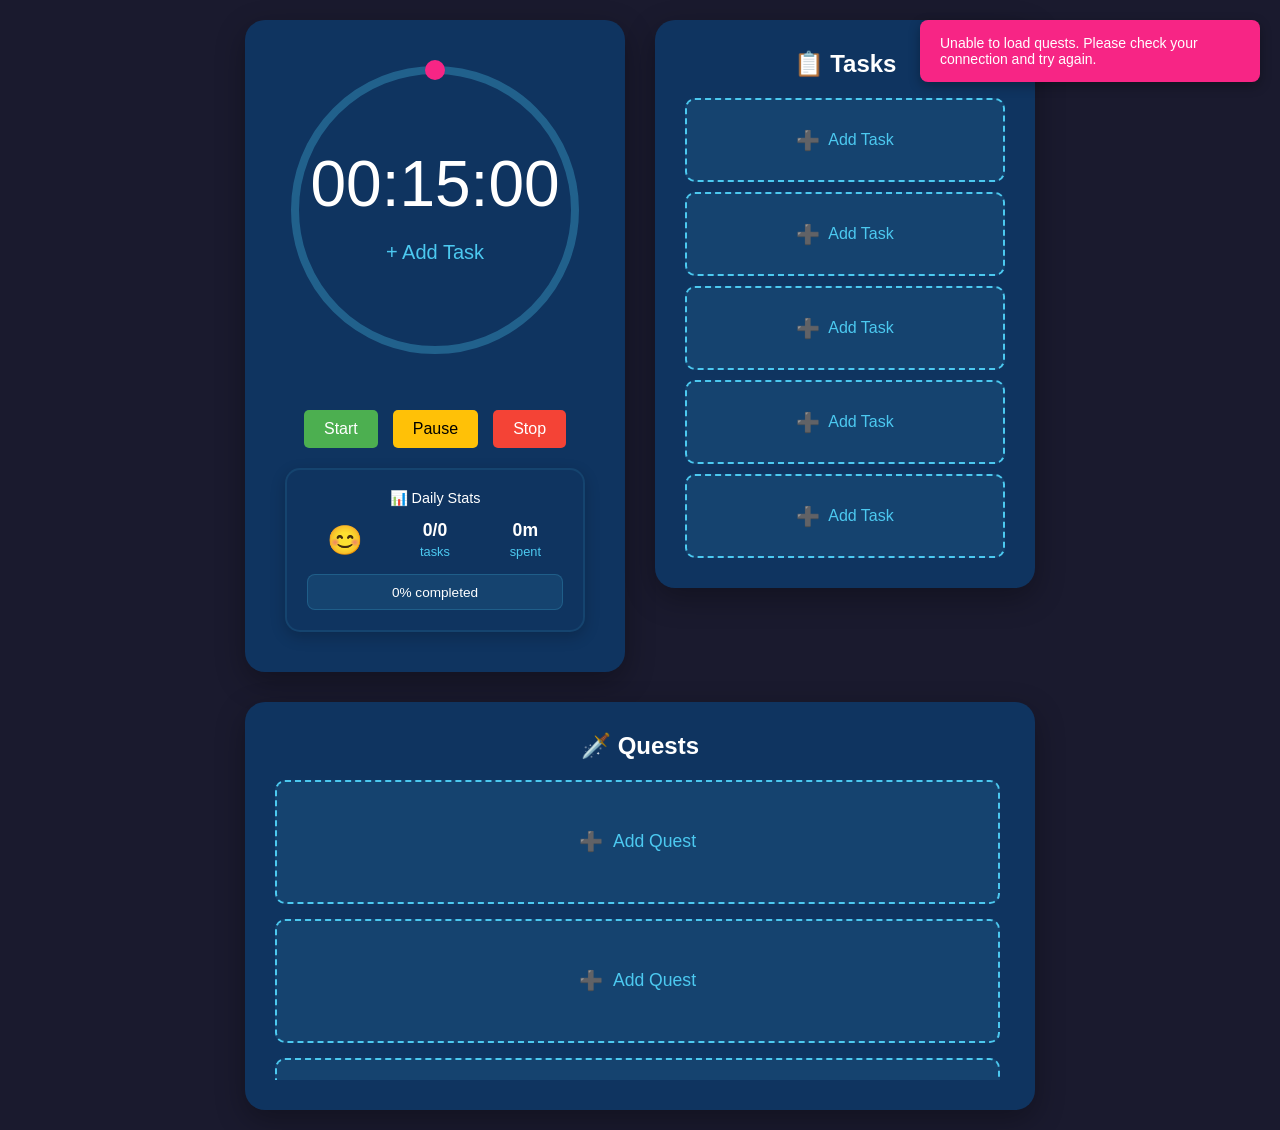
==== commit b159a5e7: "basic quest functionality" ====
--- a/templates/countdown.html
+++ b/templates/countdown.html
@@ -18,10 +18,20 @@
         
         .main-container {
             display: flex;
+            flex-direction: column;
+            align-items: center;
+            gap: 30px;
+            width: 100%;
+            max-width: 1200px;
+        }
+        
+        .top-row {
+            display: flex;
             justify-content: center;
             align-items: flex-start;
             gap: 30px;
             flex-wrap: wrap;
+            width: 100%;
         }
         
         .timer-section {
@@ -598,6 +608,11 @@
                 align-items: center;
             }
             
+            .top-row {
+                flex-direction: column;
+                align-items: center;
+            }
+            
             .timer-container {
                 width: 280px;
                 margin-bottom: 20px;
@@ -609,6 +624,12 @@
                 min-height: auto;
             }
             
+            .quest-block {
+                width: 280px;
+                max-width: 280px;
+                padding: 20px;
+            }
+            
             .stats-modal-content {
                 width: 95%;
                 margin: 10px;
@@ -630,65 +651,243 @@
             .mood-indicator {
                 font-size: 1.5em;
             }
+        }
+        
+        /* Quest Block Styles */
+        .quest-block {
+          width: 100%;
+          max-width: 730px; /* Combined width of timer-section (380px) + task-panel (320px) + gap (30px) */
+          background-color: #0f3460;
+          border-radius: 20px;
+          padding: 30px;
+          box-shadow: 0 10px 30px rgba(0, 0, 0, 0.3);
+        }
+        
+        .quest-block h3 {
+          color: white;
+          margin: 0 0 20px 0;
+          font-size: 1.5rem;
+          text-align: center;
+        }
+        
+        .quest-slots-container {
+          max-height: 300px;
+          overflow-y: auto;
+          padding-right: 5px;
+        }
+        
+        .quest-slots {
+          display: flex;
+          flex-direction: column;
+          gap: 15px;
+        }
+        
+        .quest-slot {
+          background: rgba(76, 201, 240, 0.1);
+          border: 2px dashed #4cc9f0;
+          border-radius: 10px;
+          padding: 20px;
+          transition: all 0.3s ease;
+          min-height: 80px;
+          display: flex;
+          align-items: center;
+          justify-content: center;
+        }
+        
+        .quest-slot.filled {
+          background: rgba(76, 201, 240, 0.2);
+          border: 2px solid #4cc9f0;
+          justify-content: space-between;
+        }
+        
+        .quest-slot.empty {
+          cursor: pointer;
+        }
+        
+        .quest-slot.empty:hover {
+          background: rgba(76, 201, 240, 0.2);
+        }
+        
+        .quest-slot.active {
+          background: rgba(247, 37, 133, 0.2);
+          border: 2px solid #f72585;
+          box-shadow: 0 0 20px rgba(247, 37, 133, 0.3);
+        }
+        
+        .quest-slot.active .quest-text {
+          color: #f72585;
+          font-weight: bold;
+        }
+        
+        .quest-content {
+          display: flex;
+          align-items: center;
+          justify-content: space-between;
+          width: 100%;
+        }
+        
+        .quest-text {
+          color: white;
+          font-size: 1.1rem;
+          flex: 1;
+          text-align: left;
+        }
+        
+        .quest-actions {
+          display: flex;
+          gap: 10px;
+        }
+        
+        .quest-actions button {
+          background: none;
+          border: none;
+          font-size: 1.3rem;
+          cursor: pointer;
+          padding: 5px;
+          border-radius: 3px;
+          transition: background 0.2s;
+        }
+        
+        .quest-actions button:hover {
+          background: rgba(76, 201, 240, 0.3);
+        }
+        
+        .add-quest-slot {
+          display: flex;
+          align-items: center;
+          justify-content: center;
+          gap: 10px;
+          color: #4cc9f0;
+          font-size: 1.1rem;
+        }
+        
+        .progress-bar {
+          height: 10px;
+          background: rgba(255, 255, 255, 0.1);
+          border-radius: 5px;
+          overflow: hidden;
+          margin: 10px 0;
+        }
+        
+        .progress-fill {
+          height: 100%;
+          background: #4cc9f0;
+          width: 0%;
+          transition: width 0.3s ease;
         }
     </style>
 </head>
 <body>
     <div class="main-container">
-        <div class="timer-section">
-            <div class="timer-container">
-                <div class="progress-container">
-                    <svg class="progress-ring" width="300" height="300">
-                        <circle class="progress-circle" cx="150" cy="150" r="140"></circle>
-                        <circle class="progress-arc" cx="150" cy="150" r="140"></circle>
-                        <circle class="progress-point" cx="150" cy="10" r="10"></circle>
-                    </svg>
+        <div class="top-row">
+            <div class="timer-section">
+                <div class="timer-container">
+                    <div class="progress-container">
+                        <svg class="progress-ring" width="300" height="300">
+                            <circle class="progress-circle" cx="150" cy="150" r="140"></circle>
+                            <circle class="progress-arc" cx="150" cy="150" r="140"></circle>
+                            <circle class="progress-point" cx="150" cy="10" r="10"></circle>
+                        </svg>
+                        
+                        <!-- Timer and task centered inside circle -->
+                        <div class="circle-content">
+                            <div class="clock" id="clock">00:15:00</div>
+                            <div class="task-container" id="task-container">
+                                <div class="add-task" id="add-task">+ Add Task</div>
+                            </div>
+                        </div>
+                    </div>
                     
-                    <!-- Timer and task centered inside circle -->
-                    <div class="circle-content">
-                        <div class="clock" id="clock">00:15:00</div>
-                        <div class="task-container" id="task-container">
-                            <div class="add-task" id="add-task">+ Add Task</div>
+                    <div class="controls">
+                        <button id="start-btn">Start</button>
+                        <button id="pause-btn">Pause</button>
+                        <button id="stop-btn">Stop</button>
+                    </div>
+                    
+                    <!-- Daily Statistics Block -->
+                    <div class="daily-stats-container" id="daily-stats">
+                        <div class="daily-stats-header">📊 Daily Stats</div>
+                        <div class="daily-stats-grid">
+                            <div class="mood-indicator" id="mood-emoji">😊</div>
+                            <div class="tasks-metric">
+                                <div class="metric-value" id="tasks-count">0/0</div>
+                                <div class="metric-label">tasks</div>
+                            </div>
+                            <div class="time-metric">
+                                <div class="metric-value" id="time-spent">0m</div>
+                                <div class="metric-label">spent</div>
+                            </div>
+                        </div>
+                        <div class="completion-bar">
+                            <span id="completion-percentage">0% completed</span>
                         </div>
                     </div>
                 </div>
-                
-                <div class="controls">
-                    <button id="start-btn">Start</button>
-                    <button id="pause-btn">Pause</button>
-                    <button id="stop-btn">Stop</button>
-                </div>
-                
-                <!-- Daily Statistics Block -->
-                <div class="daily-stats-container" id="daily-stats">
-                    <div class="daily-stats-header">📊 Daily Stats</div>
-                    <div class="daily-stats-grid">
-                        <div class="mood-indicator" id="mood-emoji">😊</div>
-                        <div class="tasks-metric">
-                            <div class="metric-value" id="tasks-count">0/0</div>
-                            <div class="metric-label">tasks</div>
-                        </div>
-                        <div class="time-metric">
-                            <div class="metric-value" id="time-spent">0m</div>
-                            <div class="metric-label">spent</div>
-                        </div>
-                    </div>
-                    <div class="completion-bar">
-                        <span id="completion-percentage">0% completed</span>
-                    </div>
+            </div>
+            
+            <div class="task-panel">
+                <h3>📋 Tasks</h3>
+                <div class="task-slots" id="task-slots">
+                    <!-- Task slots will be dynamically generated -->
                 </div>
             </div>
         </div>
         
-        <div class="task-panel">
-            <h3>📋 Tasks</h3>
-            <div class="task-slots" id="task-slots">
-                <!-- Task slots will be dynamically generated -->
+        <!-- Quest Block - Now properly inside main-container -->
+        <div class="quest-block">
+            <h3>🗡️ Quests</h3>
+            <div class="quest-slots-container">
+                <div class="quest-slots" id="quest-slots">
+                    <!-- Quest slots will be dynamically loaded here -->
+                </div>
             </div>
         </div>
     </div>
 
 <script>
+  // Initialize quest slots
+  document.addEventListener('DOMContentLoaded', function() {
+    loadQuests();
+  });
+  
+  function setupQuestScroll() {
+    const questContainer = document.querySelector('.quest-slots-container');
+    const questSlots = document.getElementById('quest-slots');
+    
+    questContainer.addEventListener('scroll', function() {
+      if (questContainer.scrollTop + questContainer.clientHeight >=
+          questContainer.scrollHeight - 100) {
+        loadMoreQuests();
+      }
+    });
+  }
+  
+  function loadMoreQuests() {
+    // Add 5 more empty slots when reaching bottom
+    const questSlots = document.getElementById('quest-slots');
+    
+    for (let i = 0; i < 5; i++) {
+      const slot = document.createElement('div');
+      slot.className = 'quest-slot empty';
+      
+      const addSlot = document.createElement('div');
+      addSlot.className = 'add-quest-slot';
+      addSlot.onclick = () => window.location.href = '/add-quest';
+      
+      const plusIcon = document.createElement('span');
+      plusIcon.className = 'add-icon';
+      plusIcon.textContent = '➕';
+      
+      const addText = document.createElement('span');
+      addText.className = 'add-text';
+      addText.textContent = 'Add Quest';
+      
+      addSlot.appendChild(plusIcon);
+      addSlot.appendChild(addText);
+      slot.appendChild(addSlot);
+      questSlots.appendChild(slot);
+    }
+  }
     // Constants
     const MAX_TASKS = 5;
     const STORAGE_KEY = 'smart_timer_tasks';
@@ -1561,9 +1760,19 @@
             console.log(`Session completed: ${currentSession.taskName}, duration: ${currentSession.actualDuration}s`);
         }
         
-        alert('⏰ Timer completed! Great job! 🎉');
-        
         const wasRunningTask = currentTask;
+        
+        // Check if this was a quest and handle quest completion
+        let questCompleted = false;
+        if (wasRunningTask && wasRunningTask.startsWith('🗡️ ')) {
+            questCompleted = await handleQuestProgress(wasRunningTask, currentSession.actualDuration);
+        }
+        
+        if (questCompleted) {
+            alert('🎉 QUEST COMPLETED! You are victorious! 🏆✨');
+        } else {
+            alert('⏰ Timer completed! Great job! 🎉');
+        }
         currentTask = '';
         currentSession = null;
         totalSeconds = DEFAULT_SECONDS;
@@ -1581,6 +1790,9 @@
         // Refresh daily statistics
         dailyStats.clearCache();
         await dailyStats.refreshStats();
+        
+        // Refresh quest display to show updated progress
+        await loadQuests();
         
         // Offer to save if task not in slots
         if (wasRunningTask && tasks.length < MAX_TASKS && !tasks.find(t => t.name === wasRunningTask)) {
@@ -1765,6 +1977,240 @@
     
     // Initialize the application
     init();
+    
+    // Quest progress tracking
+    async function handleQuestProgress(questTaskName, sessionDuration) {
+      try {
+        // Extract quest name from task name (remove "🗡️ " prefix)
+        const questName = questTaskName.replace('🗡️ ', '');
+        
+        // Get current quests to find the active one
+        const response = await fetch('/api/quests');
+        const data = await response.json();
+        if (!data.success) return false;
+        
+        const activeQuest = data.quests.find(q => q.short_name === questName && q.is_active);
+        if (!activeQuest) return false;
+        
+        // Handle progress based on quest type
+        let questCompleted = false;
+        
+        if (activeQuest.quest_type === 'stack') {
+          // For stack quests, each completed session counts as one day
+          // This is simplified - in a real app, you'd track daily progress
+          questCompleted = true; // Mark as completed for demo
+        } else if (activeQuest.quest_type === 'duration') {
+          // For duration quests, accumulate time
+          // This is simplified - you'd need to store progress in database
+          questCompleted = sessionDuration >= (activeQuest.duration_hours * 3600 * 0.1); // 10% threshold for demo
+        } else if (activeQuest.quest_type === 'complete') {
+          // For complete quests, user needs to manually mark as done
+          questCompleted = confirm(`Did you complete the quest objective: "${activeQuest.complete_result}"?`);
+        }
+        
+        if (questCompleted && activeQuest.reward_url) {
+          // Show reward if quest is completed
+          setTimeout(() => {
+            if (confirm(`🎁 Quest completed! Would you like to claim your reward?`)) {
+              window.open(activeQuest.reward_url, '_blank');
+            }
+          }, 1000);
+        }
+        
+        return questCompleted;
+      } catch (error) {
+        console.error('Error handling quest progress:', error);
+        return false;
+      }
+    }
+    
+    // Quest management functions
+    async function addQuest() {
+      window.location.href = '/add-quest';
+    }
+    
+    async function loadQuests() {
+      try {
+        const response = await fetch('/api/quests');
+        if (!response.ok) {
+          throw new Error(`HTTP ${response.status}: ${response.statusText}`);
+        }
+        
+        const data = await response.json();
+        if (data.success) {
+          renderQuests(data.quests);
+        } else {
+          console.error('API returned error:', data.error);
+          renderQuests([]);
+          showErrorMessage('Failed to load quests: ' + (data.error || 'Unknown error'));
+        }
+      } catch (error) {
+        console.error('Error loading quests:', error);
+        renderQuests([]);
+        showErrorMessage('Unable to load quests. Please check your connection and try again.');
+      }
+    }
+    
+    // Error handling utility
+    function showErrorMessage(message, duration = 5000) {
+      // Create or update error notification
+      let errorDiv = document.getElementById('error-notification');
+      if (!errorDiv) {
+        errorDiv = document.createElement('div');
+        errorDiv.id = 'error-notification';
+        errorDiv.style.cssText = `
+          position: fixed;
+          top: 20px;
+          right: 20px;
+          background: #f72585;
+          color: white;
+          padding: 15px 20px;
+          border-radius: 8px;
+          box-shadow: 0 4px 12px rgba(0,0,0,0.3);
+          z-index: 10000;
+          max-width: 300px;
+          font-size: 14px;
+          transform: translateX(100%);
+          transition: transform 0.3s ease;
+        `;
+        document.body.appendChild(errorDiv);
+      }
+      
+      errorDiv.textContent = message;
+      errorDiv.style.transform = 'translateX(0)';
+      
+      // Auto-hide after duration
+      setTimeout(() => {
+        if (errorDiv) {
+          errorDiv.style.transform = 'translateX(100%)';
+          setTimeout(() => errorDiv.remove(), 300);
+        }
+      }, duration);
+    }
+    
+    function renderQuests(quests) {
+      const container = document.getElementById('quest-slots');
+      container.innerHTML = '';
+      
+      // Sort quests by position (active quests first)
+      const sortedQuests = [...quests].sort((a, b) => {
+        if (a.is_active && !b.is_active) return -1;
+        if (!a.is_active && b.is_active) return 1;
+        return a.position - b.position;
+      });
+      
+      // Render existing quests
+      sortedQuests.forEach(quest => {
+        const questEl = document.createElement('div');
+        questEl.className = quest.is_active ? 'quest-slot filled active' : 'quest-slot filled';
+        
+        const questText = quest.is_active ? `🔥 ${quest.short_name}` : quest.short_name;
+        
+        questEl.innerHTML = `
+          <div class="quest-content">
+            <div class="quest-text">${questText}</div>
+            <div class="progress-bar" style="display: ${quest.is_active ? 'block' : 'none'}">
+              <div class="progress-fill" style="width: 0%"></div>
+            </div>
+            <div class="quest-actions">
+              <button title="Run Quest" onclick="runQuest(${quest.id})">🏃</button>
+              <button title="Edit Quest" onclick="editQuest(${quest.id})">✏️</button>
+              <button title="Delete Quest" onclick="deleteQuest(${quest.id})">🗑️</button>
+            </div>
+          </div>
+        `;
+        container.appendChild(questEl);
+      });
+      
+      // Ensure minimum 5 slots by adding empty ones
+      const totalSlots = Math.max(5, quests.length);
+      const emptySlots = totalSlots - quests.length;
+      
+      for (let i = 0; i < emptySlots; i++) {
+        const emptySlot = document.createElement('div');
+        emptySlot.className = 'quest-slot empty';
+        emptySlot.innerHTML = `
+          <div class="add-quest-slot" onclick="addQuest()">
+            <span class="add-icon">➕</span>
+            <span class="add-text">Add Quest</span>
+          </div>
+        `;
+        container.appendChild(emptySlot);
+      }
+      
+      // Setup scroll observer for infinite scroll
+      setupQuestScroll();
+    }
+    
+    async function runQuest(questId) {
+      try {
+        // Get quest details
+        const response = await fetch('/api/quests');
+        const data = await response.json();
+        if (!data.success) return;
+        
+        const quest = data.quests.find(q => q.id === questId);
+        if (!quest) {
+          alert('Quest not found');
+          return;
+        }
+        
+        // Activate the quest
+        const activateResponse = await fetch(`/api/quests/${questId}/activate`, {
+          method: 'POST'
+        });
+        
+        if (activateResponse.ok) {
+          // Set quest as current task in timer
+          currentTask = `🗡️ ${quest.short_name}`;
+          taskContainerEl.innerHTML = `<div class="task-name" id="task-name">${currentTask}</div>`;
+          
+          // Set timer based on quest type
+          if (quest.quest_type === 'stack') {
+            // For stack quests, use minimum time per day (convert minutes to seconds)
+            totalSeconds = quest.stack_min_time_per_day * 60;
+          } else if (quest.quest_type === 'duration') {
+            // For duration quests, use a portion of total hours (e.g., 25 minutes)
+            totalSeconds = Math.min(quest.duration_hours * 3600, 1500); // Max 25 minutes per session
+          } else {
+            // For complete quests, use default timer
+            totalSeconds = DEFAULT_SECONDS;
+          }
+          
+          updateClockDisplay();
+          alert(`🗡️ Quest "${quest.short_name}" is now active! Ready to start timer.`);
+          
+          // Reload quests to show activation
+          loadQuests();
+        }
+      } catch (error) {
+        console.error('Error running quest:', error);
+        alert('Error starting quest. Please try again.');
+      }
+    }
+    
+    function editQuest(questId) {
+      // For now, redirect to add quest page with edit mode
+      // TODO: Implement proper edit functionality
+      alert('Edit functionality coming soon! For now, you can delete and recreate the quest.');
+    }
+    
+    async function deleteQuest(questId) {
+      if (confirm('Are you sure you want to delete this quest?')) {
+        try {
+          const response = await fetch(`/api/quests/${questId}`, { method: 'DELETE' });
+          const data = await response.json();
+          if (data.success) {
+            loadQuests();
+          }
+        } catch (error) {
+          console.error('Error deleting quest:', error);
+        }
+      }
+    }
+    
+    // Load quests on page load
+    loadQuests();
 </script>
 </body>
 </html>
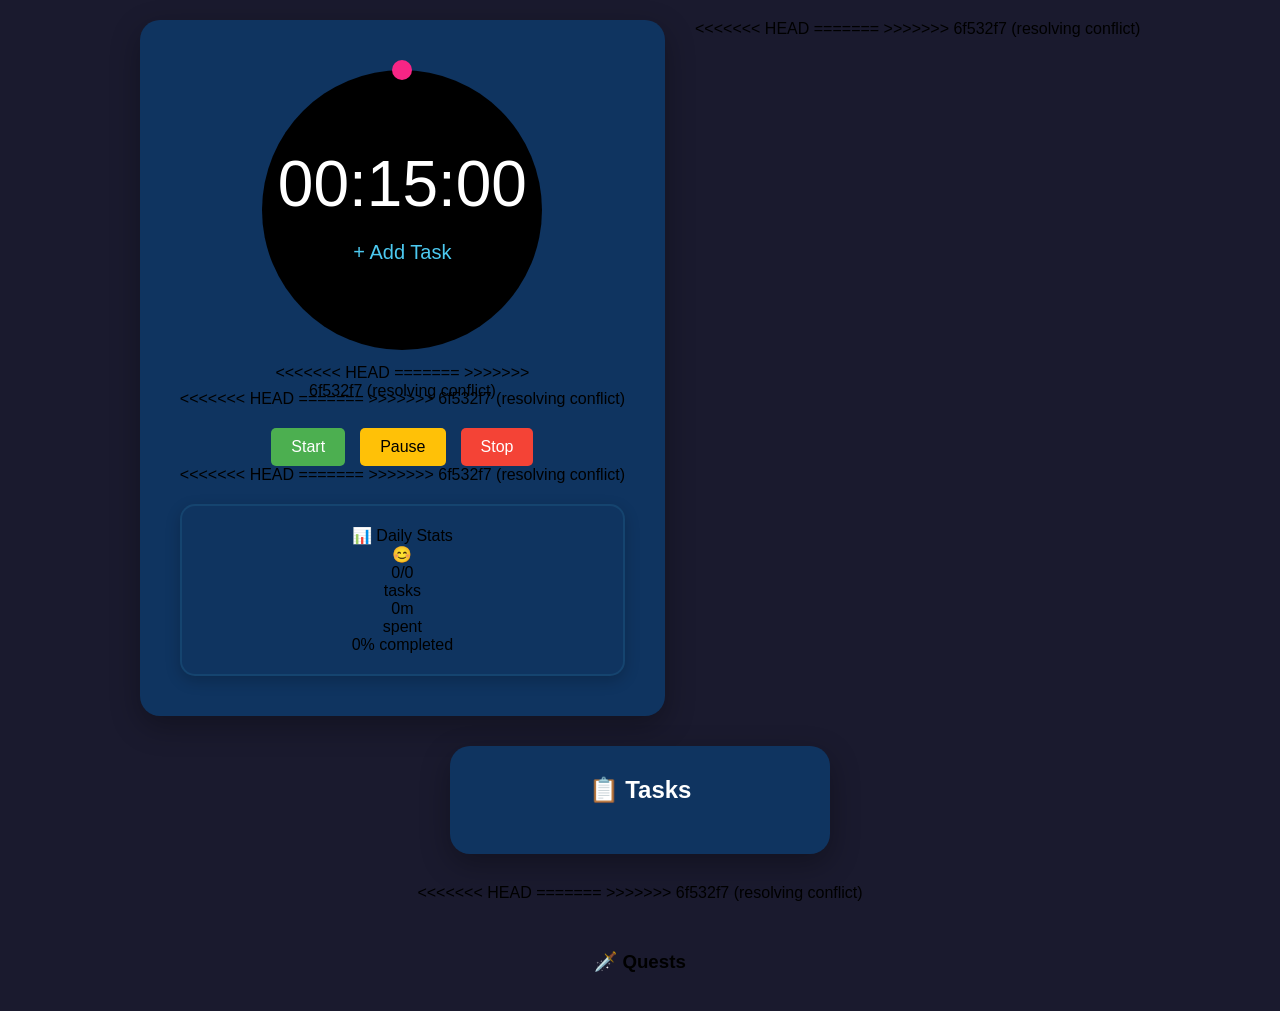
==== commit 93d60453: "merged" ====
--- a/templates/countdown.html
+++ b/templates/countdown.html
@@ -14,6 +14,8 @@
             background-color: #1a1a2e;
             font-family: Arial, sans-serif;
             padding: 20px;
+<<<<<<< HEAD
+=======
         }
         
         .main-container {
@@ -38,8 +40,33 @@
             display: flex;
             flex-direction: column;
             align-items: center;
-        }
-        
+>>>>>>> 6f532f7 (resolving conflict)
+        }
+
+        .main-container {
+            display: flex;
+            flex-direction: column;
+            align-items: center;
+            gap: 30px;
+            width: 100%;
+            max-width: 1200px;
+        }
+
+        .top-row {
+            display: flex;
+            justify-content: center;
+            align-items: flex-start;
+            gap: 30px;
+            flex-wrap: wrap;
+            width: 100%;
+        }
+
+        .timer-section {
+            display: flex;
+            flex-direction: column;
+            align-items: center;
+        }
+
         .timer-container {
             text-align: center;
             background-color: #0f3460;
@@ -50,6 +77,8 @@
             flex-direction: column;
             justify-content: space-between;
             min-height: 487px;
+<<<<<<< HEAD
+=======
         }
         
         .task-panel {
@@ -65,39 +94,55 @@
             margin: 0 0 20px 0;
             font-size: 1.5rem;
             text-align: center;
-        }
-        
+>>>>>>> 6f532f7 (resolving conflict)
+        }
+
+        .task-panel {
+            background-color: #0f3460;
+            padding: 30px;
+            border-radius: 20px;
+            width: 320px;
+            box-shadow: 0 10px 30px rgba(0, 0, 0, 0.3);
+        }
+
+        .task-panel h3 {
+            color: white;
+            margin: 0 0 20px 0;
+            font-size: 1.5rem;
+            text-align: center;
+        }
+
         .clock {
             font-size: 4rem;
             color: white;
             margin-bottom: 10px;
             cursor: pointer;
         }
-        
+
         .task-container {
             position: relative;
             margin: 10px 0;
         }
-        
+
         .task-name {
             font-size: 1.25rem;
             color: white;
             cursor: pointer;
         }
-        
+
         .add-task {
             font-size: 1.25rem;
             color: #4cc9f0;
             cursor: pointer;
         }
-        
+
         .controls {
             display: flex;
             justify-content: center;
             gap: 15px;
             margin-top: 20px;
         }
-        
+
         button {
             padding: 10px 20px;
             font-size: 1rem;
@@ -106,29 +151,29 @@
             cursor: pointer;
             transition: background-color 0.3s;
         }
-        
+
         #start-btn {
             background-color: #4CAF50;
             color: white;
         }
-        
+
         #pause-btn {
             background-color: #FFC107;
             color: black;
         }
-        
+
         #stop-btn {
             background-color: #F44336;
             color: white;
         }
-        
+
         .progress-container {
             position: relative;
             width: 300px;
             height: 300px;
             margin: 0 auto 30px;
         }
-        
+
         .circle-content {
             position: absolute;
             top: 0;
@@ -141,7 +186,11 @@
             align-items: center;
             text-align: center;
         }
-        
+<<<<<<< HEAD
+
+=======
+        
+>>>>>>> 6f532f7 (resolving conflict)
         .progress-circle {
             fill: none;
             stroke: rgba(76, 201, 240, 0.3);
@@ -149,7 +198,7 @@
             stroke-dasharray: 879.2;
             stroke-dashoffset: 0;
         }
-        
+
         .progress-arc {
             fill: none;
             stroke: #4cc9f0;
@@ -159,13 +208,17 @@
             transform: rotate(-90deg);
             transform-origin: center;
         }
-        
+
         .progress-point {
             fill: #f72585;
             r: 10;
             transition: transform 0.5s linear;
         }
-        
+<<<<<<< HEAD
+
+=======
+        
+>>>>>>> 6f532f7 (resolving conflict)
         /* Task Panel Styles */
         .task-slots {
             display: flex;
@@ -173,7 +226,11 @@
             gap: 10px;
             flex: 1;
         }
-        
+<<<<<<< HEAD
+
+=======
+        
+>>>>>>> 6f532f7 (resolving conflict)
         .task-slot {
             background: rgba(76, 201, 240, 0.1);
             border: 2px dashed #4cc9f0;
@@ -185,40 +242,68 @@
             align-items: center;
             justify-content: space-between;
         }
-        
+<<<<<<< HEAD
+
+=======
+        
+>>>>>>> 6f532f7 (resolving conflict)
         .task-slot.filled {
             background: rgba(76, 201, 240, 0.2);
             border: 2px solid #4cc9f0;
         }
-        
+<<<<<<< HEAD
+
+=======
+        
+>>>>>>> 6f532f7 (resolving conflict)
         .task-slot.empty {
             justify-content: center;
             cursor: pointer;
         }
-        
+<<<<<<< HEAD
+
         .task-slot.empty:hover {
             background: rgba(76, 201, 240, 0.2);
         }
-        
+
+=======
+        
+        .task-slot.empty:hover {
+            background: rgba(76, 201, 240, 0.2);
+        }
+        
+>>>>>>> 6f532f7 (resolving conflict)
         .task-content {
             display: flex;
             align-items: center;
             justify-content: space-between;
             width: 100%;
         }
-        
+<<<<<<< HEAD
+
+=======
+        
+>>>>>>> 6f532f7 (resolving conflict)
         .task-text {
             color: white;
             font-size: 1rem;
             flex: 1;
             text-align: left;
         }
-        
+<<<<<<< HEAD
+
+=======
+        
+>>>>>>> 6f532f7 (resolving conflict)
         .task-actions {
             display: flex;
             gap: 5px;
         }
-        
+<<<<<<< HEAD
+
+=======
+        
+>>>>>>> 6f532f7 (resolving conflict)
         .task-actions button {
             background: none;
             border: none;
@@ -228,11 +313,19 @@
             border-radius: 3px;
             transition: background 0.2s;
         }
-        
+<<<<<<< HEAD
+
         .task-actions button:hover {
             background: rgba(76, 201, 240, 0.3);
         }
-        
+
+=======
+        
+        .task-actions button:hover {
+            background: rgba(76, 201, 240, 0.3);
+        }
+        
+>>>>>>> 6f532f7 (resolving conflict)
         .add-task-slot {
             display: flex;
             align-items: center;
@@ -241,17 +334,29 @@
             color: #4cc9f0;
             font-size: 1rem;
         }
-        
+<<<<<<< HEAD
+
         .add-icon {
             font-size: 1.2rem;
         }
-        
+
+=======
+        
+        .add-icon {
+            font-size: 1.2rem;
+        }
+        
+>>>>>>> 6f532f7 (resolving conflict)
         /* Input Styles */
         .task-input-container {
             position: relative;
             width: 100%;
         }
-        
+<<<<<<< HEAD
+
+=======
+        
+>>>>>>> 6f532f7 (resolving conflict)
         .task-input {
             width: 100%;
             padding: 10px;
@@ -262,11 +367,19 @@
             font-size: 1rem;
             box-sizing: border-box;
         }
-        
+<<<<<<< HEAD
+
         .task-input:focus {
             outline: 2px solid #4cc9f0;
         }
-        
+
+=======
+        
+        .task-input:focus {
+            outline: 2px solid #4cc9f0;
+        }
+        
+>>>>>>> 6f532f7 (resolving conflict)
         .autocomplete-dropdown {
             position: absolute;
             top: 100%;
@@ -280,68 +393,120 @@
             z-index: 1000;
             display: none;
         }
-        
+<<<<<<< HEAD
+
+=======
+        
+>>>>>>> 6f532f7 (resolving conflict)
         .autocomplete-item {
             padding: 10px;
             cursor: pointer;
             color: white;
             border-bottom: 1px solid rgba(76, 201, 240, 0.2);
         }
-        
+<<<<<<< HEAD
+
         .autocomplete-item:last-child {
             border-bottom: none;
         }
-        
+
+=======
+        
+        .autocomplete-item:last-child {
+            border-bottom: none;
+        }
+        
+>>>>>>> 6f532f7 (resolving conflict)
         .autocomplete-item:hover,
         .autocomplete-item.selected {
             background: rgba(76, 201, 240, 0.3);
         }
-        
+<<<<<<< HEAD
+
+=======
+        
+>>>>>>> 6f532f7 (resolving conflict)
         .input-actions {
             display: flex;
             gap: 10px;
             margin-top: 10px;
         }
-        
+<<<<<<< HEAD
+
+=======
+        
+>>>>>>> 6f532f7 (resolving conflict)
         .input-actions button {
             padding: 8px 15px;
             font-size: 0.9rem;
         }
-        
+<<<<<<< HEAD
+
+=======
+        
+>>>>>>> 6f532f7 (resolving conflict)
         .save-btn {
             background-color: #4CAF50;
             color: white;
         }
-        
+<<<<<<< HEAD
+
+=======
+        
+>>>>>>> 6f532f7 (resolving conflict)
         .cancel-btn {
             background-color: #6c757d;
             color: white;
         }
-        
+<<<<<<< HEAD
+
+=======
+        
+>>>>>>> 6f532f7 (resolving conflict)
         /* Task Statistics Styles */
         .task-stats {
             margin: 5px 0;
             font-size: 0.8em;
         }
-        
+<<<<<<< HEAD
+
+=======
+        
+>>>>>>> 6f532f7 (resolving conflict)
         .stats-line {
             display: flex;
             justify-content: space-between;
             color: #666;
         }
-        
+<<<<<<< HEAD
+
         .success-rate, .total-time {
             font-weight: 500;
         }
-        
+
         .success-rate {
             color: #28a745;
         }
-        
+
         .total-time {
             color: #6f42c1;
         }
-        
+
+=======
+        
+        .success-rate, .total-time {
+            font-weight: 500;
+        }
+        
+        .success-rate {
+            color: #28a745;
+        }
+        
+        .total-time {
+            color: #6f42c1;
+        }
+        
+>>>>>>> 6f532f7 (resolving conflict)
         /* Statistics Modal Styles */
         .stats-modal {
             position: fixed;
@@ -355,7 +520,11 @@
             align-items: center;
             z-index: 1000;
         }
-        
+<<<<<<< HEAD
+
+=======
+        
+>>>>>>> 6f532f7 (resolving conflict)
         .stats-modal-content {
             background: #2a2a2e;
             border-radius: 15px;
@@ -365,7 +534,11 @@
             overflow-y: auto;
             box-shadow: 0 10px 30px rgba(0, 0, 0, 0.5);
         }
-        
+<<<<<<< HEAD
+
+=======
+        
+>>>>>>> 6f532f7 (resolving conflict)
         .stats-modal-header {
             display: flex;
             justify-content: space-between;
@@ -373,13 +546,21 @@
             padding: 20px;
             border-bottom: 1px solid #444;
         }
-        
+<<<<<<< HEAD
+
+=======
+        
+>>>>>>> 6f532f7 (resolving conflict)
         .stats-modal-header h2 {
             margin: 0;
             color: #fff;
             font-size: 1.5em;
         }
-        
+<<<<<<< HEAD
+
+=======
+        
+>>>>>>> 6f532f7 (resolving conflict)
         .modal-close {
             background: none;
             border: none;
@@ -393,22 +574,38 @@
             align-items: center;
             justify-content: center;
         }
-        
+<<<<<<< HEAD
+
         .modal-close:hover {
             color: #dc3545;
         }
-        
+
         .stats-modal-body {
             padding: 20px;
         }
-        
+
+=======
+        
+        .modal-close:hover {
+            color: #dc3545;
+        }
+        
+        .stats-modal-body {
+            padding: 20px;
+        }
+        
+>>>>>>> 6f532f7 (resolving conflict)
         .stats-overview {
             display: grid;
             grid-template-columns: repeat(auto-fit, minmax(100px, 1fr));
             gap: 15px;
             margin-bottom: 30px;
         }
-        
+<<<<<<< HEAD
+
+=======
+        
+>>>>>>> 6f532f7 (resolving conflict)
         .stat-card {
             background: #3a3a3e;
             border-radius: 10px;
@@ -416,30 +613,50 @@
             text-align: center;
             border: 1px solid #444;
         }
-        
+<<<<<<< HEAD
+
+=======
+        
+>>>>>>> 6f532f7 (resolving conflict)
         .stat-value {
             font-size: 1.5em;
             font-weight: bold;
             color: #fff;
             margin-bottom: 5px;
         }
-        
+<<<<<<< HEAD
+
+=======
+        
+>>>>>>> 6f532f7 (resolving conflict)
         .stat-label {
             color: #888;
             font-size: 0.9em;
         }
-        
+<<<<<<< HEAD
+
+=======
+        
+>>>>>>> 6f532f7 (resolving conflict)
         .recent-sessions h3 {
             color: #fff;
             margin-bottom: 15px;
             font-size: 1.2em;
         }
-        
+<<<<<<< HEAD
+
+=======
+        
+>>>>>>> 6f532f7 (resolving conflict)
         .session-list {
             max-height: 200px;
             overflow-y: auto;
         }
-        
+<<<<<<< HEAD
+
+=======
+        
+>>>>>>> 6f532f7 (resolving conflict)
         .session-item {
             display: flex;
             justify-content: space-between;
@@ -450,42 +667,74 @@
             border-radius: 8px;
             border-left: 4px solid #666;
         }
-        
+<<<<<<< HEAD
+
         .session-item.completed {
             border-left-color: #28a745;
         }
-        
+
         .session-item.stopped {
             border-left-color: #dc3545;
         }
-        
+
+=======
+        
+        .session-item.completed {
+            border-left-color: #28a745;
+        }
+        
+        .session-item.stopped {
+            border-left-color: #dc3545;
+        }
+        
+>>>>>>> 6f532f7 (resolving conflict)
         .session-info {
             display: flex;
             align-items: center;
             gap: 10px;
         }
-        
+<<<<<<< HEAD
+
         .session-status {
             font-size: 1.2em;
         }
-        
+
+=======
+        
+        .session-status {
+            font-size: 1.2em;
+        }
+        
+>>>>>>> 6f532f7 (resolving conflict)
         .session-date, .session-time {
             color: #888;
             font-size: 0.9em;
         }
-        
+<<<<<<< HEAD
+
+=======
+        
+>>>>>>> 6f532f7 (resolving conflict)
         .session-duration {
             font-weight: bold;
             color: #fff;
         }
-        
+<<<<<<< HEAD
+
+=======
+        
+>>>>>>> 6f532f7 (resolving conflict)
         .stats-actions {
             margin-top: 20px;
             display: flex;
             gap: 10px;
             justify-content: center;
         }
-        
+<<<<<<< HEAD
+
+=======
+        
+>>>>>>> 6f532f7 (resolving conflict)
         .stats-actions button {
             background: #6f42c1;
             color: white;
@@ -495,15 +744,27 @@
             cursor: pointer;
             font-size: 0.9em;
         }
-        
+<<<<<<< HEAD
+
         .stats-actions button:hover {
             background: #5a2d91;
         }
-        
+
         .stats-actions button:last-child {
             background: #dc3545;
         }
-        
+
+=======
+        
+        .stats-actions button:hover {
+            background: #5a2d91;
+        }
+        
+        .stats-actions button:last-child {
+            background: #dc3545;
+        }
+        
+>>>>>>> 6f532f7 (resolving conflict)
         .stats-actions button:last-child:hover {
             background: #c82333;
         }
@@ -517,7 +778,11 @@
             box-shadow: 0 5px 15px rgba(0, 0, 0, 0.2);
             border: 2px solid rgba(76, 201, 240, 0.1);
         }
-        
+<<<<<<< HEAD
+
+=======
+        
+>>>>>>> 6f532f7 (resolving conflict)
         .daily-stats-header {
             color: white;
             font-size: 0.9em;
@@ -525,7 +790,11 @@
             text-align: center;
             font-weight: 500;
         }
-        
+<<<<<<< HEAD
+
+=======
+        
+>>>>>>> 6f532f7 (resolving conflict)
         .daily-stats-grid {
             display: grid;
             grid-template-columns: 1fr 1fr 1fr;
@@ -533,7 +802,11 @@
             margin-bottom: 15px;
             text-align: center;
         }
-        
+<<<<<<< HEAD
+
+=======
+        
+>>>>>>> 6f532f7 (resolving conflict)
         .mood-indicator {
             font-size: 1.8em;
             display: flex;
@@ -541,31 +814,51 @@
             justify-content: center;
             transition: transform 0.3s ease;
         }
-        
+<<<<<<< HEAD
+
         .mood-indicator:hover {
             transform: scale(1.1);
         }
-        
+
+=======
+        
+        .mood-indicator:hover {
+            transform: scale(1.1);
+        }
+        
+>>>>>>> 6f532f7 (resolving conflict)
         .tasks-metric, .time-metric {
             display: flex;
             flex-direction: column;
             align-items: center;
             gap: 4px;
         }
-        
+<<<<<<< HEAD
+
+=======
+        
+>>>>>>> 6f532f7 (resolving conflict)
         .metric-value {
             color: white;
             font-size: 1.1em;
             font-weight: bold;
             line-height: 1;
         }
-        
+<<<<<<< HEAD
+
+=======
+        
+>>>>>>> 6f532f7 (resolving conflict)
         .metric-label {
             color: #4cc9f0;
             font-size: 0.8em;
             text-transform: lowercase;
         }
-        
+<<<<<<< HEAD
+
+=======
+        
+>>>>>>> 6f532f7 (resolving conflict)
         .completion-bar {
             text-align: center;
             padding: 8px;
@@ -573,31 +866,55 @@
             border-radius: 8px;
             border: 1px solid rgba(76, 201, 240, 0.2);
         }
-        
+<<<<<<< HEAD
+
+=======
+        
+>>>>>>> 6f532f7 (resolving conflict)
         .completion-bar span {
             color: white;
             font-size: 0.85em;
             font-weight: 500;
         }
-        
+<<<<<<< HEAD
+
+=======
+        
+>>>>>>> 6f532f7 (resolving conflict)
         /* Completion percentage color coding */
         .completion-bar.high-completion span {
             color: #4CAF50;
         }
-        
+<<<<<<< HEAD
+
         .completion-bar.medium-completion span {
             color: #FFC107;
         }
-        
+
         .completion-bar.low-completion span {
             color: #F44336;
         }
-        
+
+=======
+        
+        .completion-bar.medium-completion span {
+            color: #FFC107;
+        }
+        
+        .completion-bar.low-completion span {
+            color: #F44336;
+        }
+        
+>>>>>>> 6f532f7 (resolving conflict)
         /* Loading state */
         .daily-stats-container.loading {
             opacity: 0.6;
         }
-        
+<<<<<<< HEAD
+
+=======
+        
+>>>>>>> 6f532f7 (resolving conflict)
         .daily-stats-container.loading .metric-value {
             color: #888;
         }
@@ -607,52 +924,92 @@
                 flex-direction: column;
                 align-items: center;
             }
-            
+<<<<<<< HEAD
+
+=======
+            
+>>>>>>> 6f532f7 (resolving conflict)
             .top-row {
                 flex-direction: column;
                 align-items: center;
             }
-            
+<<<<<<< HEAD
+
+=======
+            
+>>>>>>> 6f532f7 (resolving conflict)
             .timer-container {
                 width: 280px;
                 margin-bottom: 20px;
                 min-height: auto;
             }
-            
+<<<<<<< HEAD
+
+=======
+            
+>>>>>>> 6f532f7 (resolving conflict)
             .task-panel {
                 width: 280px;
                 min-height: auto;
             }
-            
+<<<<<<< HEAD
+
+=======
+            
+>>>>>>> 6f532f7 (resolving conflict)
             .quest-block {
                 width: 280px;
                 max-width: 280px;
                 padding: 20px;
             }
-            
+<<<<<<< HEAD
+
+=======
+            
+>>>>>>> 6f532f7 (resolving conflict)
             .stats-modal-content {
                 width: 95%;
                 margin: 10px;
             }
-            
+<<<<<<< HEAD
+
             .stats-overview {
                 grid-template-columns: repeat(2, 1fr);
             }
-            
+
+=======
+            
+            .stats-overview {
+                grid-template-columns: repeat(2, 1fr);
+            }
+            
+>>>>>>> 6f532f7 (resolving conflict)
             .daily-stats-container {
                 width: 280px;
                 padding: 15px;
             }
-            
+<<<<<<< HEAD
+
             .daily-stats-grid {
                 gap: 10px;
             }
-            
+
+=======
+            
+            .daily-stats-grid {
+                gap: 10px;
+            }
+            
+>>>>>>> 6f532f7 (resolving conflict)
             .mood-indicator {
                 font-size: 1.5em;
             }
         }
-        
+<<<<<<< HEAD
+
+=======
+        
+>>>>>>> 6f532f7 (resolving conflict)
         /* Quest Block Styles */
         .quest-block {
           width: 100%;
@@ -662,26 +1019,42 @@
           padding: 30px;
           box-shadow: 0 10px 30px rgba(0, 0, 0, 0.3);
         }
-        
+<<<<<<< HEAD
+
+=======
+        
+>>>>>>> 6f532f7 (resolving conflict)
         .quest-block h3 {
           color: white;
           margin: 0 0 20px 0;
           font-size: 1.5rem;
           text-align: center;
         }
-        
+<<<<<<< HEAD
+
+=======
+        
+>>>>>>> 6f532f7 (resolving conflict)
         .quest-slots-container {
           max-height: 300px;
           overflow-y: auto;
           padding-right: 5px;
         }
-        
+<<<<<<< HEAD
+
+=======
+        
+>>>>>>> 6f532f7 (resolving conflict)
         .quest-slots {
           display: flex;
           flex-direction: column;
           gap: 15px;
         }
-        
+<<<<<<< HEAD
+
+=======
+        
+>>>>>>> 6f532f7 (resolving conflict)
         .quest-slot {
           background: rgba(76, 201, 240, 0.1);
           border: 2px dashed #4cc9f0;
@@ -693,51 +1066,87 @@
           align-items: center;
           justify-content: center;
         }
-        
+<<<<<<< HEAD
+
+=======
+        
+>>>>>>> 6f532f7 (resolving conflict)
         .quest-slot.filled {
           background: rgba(76, 201, 240, 0.2);
           border: 2px solid #4cc9f0;
           justify-content: space-between;
         }
-        
+<<<<<<< HEAD
+
         .quest-slot.empty {
           cursor: pointer;
         }
-        
+
         .quest-slot.empty:hover {
           background: rgba(76, 201, 240, 0.2);
         }
-        
+
+=======
+        
+        .quest-slot.empty {
+          cursor: pointer;
+        }
+        
+        .quest-slot.empty:hover {
+          background: rgba(76, 201, 240, 0.2);
+        }
+        
+>>>>>>> 6f532f7 (resolving conflict)
         .quest-slot.active {
           background: rgba(247, 37, 133, 0.2);
           border: 2px solid #f72585;
           box-shadow: 0 0 20px rgba(247, 37, 133, 0.3);
         }
-        
+<<<<<<< HEAD
+
+=======
+        
+>>>>>>> 6f532f7 (resolving conflict)
         .quest-slot.active .quest-text {
           color: #f72585;
           font-weight: bold;
         }
-        
+<<<<<<< HEAD
+
+=======
+        
+>>>>>>> 6f532f7 (resolving conflict)
         .quest-content {
           display: flex;
           align-items: center;
           justify-content: space-between;
           width: 100%;
         }
-        
+<<<<<<< HEAD
+
+=======
+        
+>>>>>>> 6f532f7 (resolving conflict)
         .quest-text {
           color: white;
           font-size: 1.1rem;
           flex: 1;
           text-align: left;
         }
-        
+<<<<<<< HEAD
+
+=======
+        
+>>>>>>> 6f532f7 (resolving conflict)
         .quest-actions {
           display: flex;
           gap: 10px;
         }
-        
+<<<<<<< HEAD
+
+=======
+        
+>>>>>>> 6f532f7 (resolving conflict)
         .quest-actions button {
           background: none;
           border: none;
@@ -747,11 +1156,19 @@
           border-radius: 3px;
           transition: background 0.2s;
         }
-        
+<<<<<<< HEAD
+
         .quest-actions button:hover {
           background: rgba(76, 201, 240, 0.3);
         }
-        
+
+=======
+        
+        .quest-actions button:hover {
+          background: rgba(76, 201, 240, 0.3);
+        }
+        
+>>>>>>> 6f532f7 (resolving conflict)
         .add-quest-slot {
           display: flex;
           align-items: center;
@@ -760,7 +1177,11 @@
           color: #4cc9f0;
           font-size: 1.1rem;
         }
-        
+<<<<<<< HEAD
+
+=======
+        
+>>>>>>> 6f532f7 (resolving conflict)
         .progress-bar {
           height: 10px;
           background: rgba(255, 255, 255, 0.1);
@@ -768,7 +1189,11 @@
           overflow: hidden;
           margin: 10px 0;
         }
-        
+<<<<<<< HEAD
+
+=======
+        
+>>>>>>> 6f532f7 (resolving conflict)
         .progress-fill {
           height: 100%;
           background: #4cc9f0;
@@ -788,7 +1213,11 @@
                             <circle class="progress-arc" cx="150" cy="150" r="140"></circle>
                             <circle class="progress-point" cx="150" cy="10" r="10"></circle>
                         </svg>
+<<<<<<< HEAD
+
+=======
                         
+>>>>>>> 6f532f7 (resolving conflict)
                         <!-- Timer and task centered inside circle -->
                         <div class="circle-content">
                             <div class="clock" id="clock">00:15:00</div>
@@ -797,13 +1226,21 @@
                             </div>
                         </div>
                     </div>
+<<<<<<< HEAD
+
+=======
                     
+>>>>>>> 6f532f7 (resolving conflict)
                     <div class="controls">
                         <button id="start-btn">Start</button>
                         <button id="pause-btn">Pause</button>
                         <button id="stop-btn">Stop</button>
                     </div>
+<<<<<<< HEAD
+
+=======
                     
+>>>>>>> 6f532f7 (resolving conflict)
                     <!-- Daily Statistics Block -->
                     <div class="daily-stats-container" id="daily-stats">
                         <div class="daily-stats-header">📊 Daily Stats</div>
@@ -824,7 +1261,11 @@
                     </div>
                 </div>
             </div>
-            
+<<<<<<< HEAD
+
+=======
+            
+>>>>>>> 6f532f7 (resolving conflict)
             <div class="task-panel">
                 <h3>📋 Tasks</h3>
                 <div class="task-slots" id="task-slots">
@@ -832,7 +1273,11 @@
                 </div>
             </div>
         </div>
-        
+<<<<<<< HEAD
+
+=======
+        
+>>>>>>> 6f532f7 (resolving conflict)
         <!-- Quest Block - Now properly inside main-container -->
         <div class="quest-block">
             <h3>🗡️ Quests</h3>
@@ -849,11 +1294,19 @@
   document.addEventListener('DOMContentLoaded', function() {
     loadQuests();
   });
+<<<<<<< HEAD
+
+  function setupQuestScroll() {
+    const questContainer = document.querySelector('.quest-slots-container');
+    const questSlots = document.getElementById('quest-slots');
+
+=======
   
   function setupQuestScroll() {
     const questContainer = document.querySelector('.quest-slots-container');
     const questSlots = document.getElementById('quest-slots');
     
+>>>>>>> 6f532f7 (resolving conflict)
     questContainer.addEventListener('scroll', function() {
       if (questContainer.scrollTop + questContainer.clientHeight >=
           questContainer.scrollHeight - 100) {
@@ -861,6 +1314,29 @@
       }
     });
   }
+<<<<<<< HEAD
+
+  function loadMoreQuests() {
+    // Add 5 more empty slots when reaching bottom
+    const questSlots = document.getElementById('quest-slots');
+
+    for (let i = 0; i < 5; i++) {
+      const slot = document.createElement('div');
+      slot.className = 'quest-slot empty';
+
+      const addSlot = document.createElement('div');
+      addSlot.className = 'add-quest-slot';
+      addSlot.onclick = () => window.location.href = '/add-quest';
+
+      const plusIcon = document.createElement('span');
+      plusIcon.className = 'add-icon';
+      plusIcon.textContent = '➕';
+
+      const addText = document.createElement('span');
+      addText.className = 'add-text';
+      addText.textContent = 'Add Quest';
+
+=======
   
   function loadMoreQuests() {
     // Add 5 more empty slots when reaching bottom
@@ -882,6 +1358,7 @@
       addText.className = 'add-text';
       addText.textContent = 'Add Quest';
       
+>>>>>>> 6f532f7 (resolving conflict)
       addSlot.appendChild(plusIcon);
       addSlot.appendChild(addText);
       slot.appendChild(addSlot);
@@ -891,7 +1368,11 @@
     // Constants
     const MAX_TASKS = 5;
     const STORAGE_KEY = 'smart_timer_tasks';
-    
+<<<<<<< HEAD
+
+=======
+    
+>>>>>>> 6f532f7 (resolving conflict)
     // DOM elements
     const clockEl = document.getElementById('clock');
     const taskContainerEl = document.getElementById('task-container');
@@ -917,12 +1398,19 @@
     let currentEditingSlot = -1;
     let selectedSuggestionIndex = -1;
 
+<<<<<<< HEAD
+    // Task management state
+    let tasks = [];
+    let autocompleteCache = [];
+    let currentEditingSlot = -1;
+    let selectedSuggestionIndex = -1;
+
     // Task Storage Class
     class TaskStorage {
         constructor() {
             this.useDatabase = true;
         }
-        
+
         async loadTasks() {
             try {
                 const response = await fetch('/api/tasks');
@@ -935,18 +1423,18 @@
                 console.warn('Database unavailable, using localStorage:', error);
                 this.useDatabase = false;
             }
-            
+
             const stored = localStorage.getItem(STORAGE_KEY);
             return stored ? JSON.parse(stored) : [];
         }
-        
+
         async saveTask(name) {
             const newTask = { name, position: tasks.length };
-            
+
             // Save to localStorage immediately
             tasks.push(newTask);
             localStorage.setItem(STORAGE_KEY, JSON.stringify(tasks));
-            
+
             if (this.useDatabase) {
                 try {
                     const response = await fetch('/api/tasks', {
@@ -965,6 +1453,99 @@
                     console.warn('Database save failed:', error);
                 }
             }
+
+            return newTask;
+        }
+
+        async updateTask(id, name) {
+            const taskIndex = tasks.findIndex(t => t.id === id);
+            if (taskIndex >= 0) {
+                tasks[taskIndex].name = name;
+                localStorage.setItem(STORAGE_KEY, JSON.stringify(tasks));
+
+                if (this.useDatabase) {
+                    try {
+                        await fetch(`/api/tasks/${id}`, {
+                            method: 'PUT',
+                            headers: { 'Content-Type': 'application/json' },
+                            body: JSON.stringify({ name })
+                        });
+                    } catch (error) {
+                        console.warn('Database update failed:', error);
+                    }
+                }
+            }
+        }
+
+        async deleteTask(id) {
+            const taskIndex = tasks.findIndex(t => t.id === id);
+            if (taskIndex >= 0) {
+                tasks.splice(taskIndex, 1);
+                // Reorder positions
+                tasks.forEach((task, index) => {
+                    task.position = index;
+                });
+                localStorage.setItem(STORAGE_KEY, JSON.stringify(tasks));
+
+                if (this.useDatabase) {
+                    try {
+                        await fetch(`/api/tasks/${id}`, { method: 'DELETE' });
+                    } catch (error) {
+                        console.warn('Database delete failed:', error);
+                    }
+                }
+            }
+        }
+
+=======
+    // Task Storage Class
+    class TaskStorage {
+        constructor() {
+            this.useDatabase = true;
+        }
+        
+        async loadTasks() {
+            try {
+                const response = await fetch('/api/tasks');
+                const data = await response.json();
+                if (data.success) {
+                    localStorage.setItem(STORAGE_KEY, JSON.stringify(data.tasks));
+                    return data.tasks;
+                }
+            } catch (error) {
+                console.warn('Database unavailable, using localStorage:', error);
+                this.useDatabase = false;
+            }
+            
+            const stored = localStorage.getItem(STORAGE_KEY);
+            return stored ? JSON.parse(stored) : [];
+        }
+        
+        async saveTask(name) {
+            const newTask = { name, position: tasks.length };
+            
+            // Save to localStorage immediately
+            tasks.push(newTask);
+            localStorage.setItem(STORAGE_KEY, JSON.stringify(tasks));
+            
+            if (this.useDatabase) {
+                try {
+                    const response = await fetch('/api/tasks', {
+                        method: 'POST',
+                        headers: { 'Content-Type': 'application/json' },
+                        body: JSON.stringify({ name })
+                    });
+                    if (response.ok) {
+                        const data = await response.json();
+                        if (data.success) {
+                            newTask.id = data.data.id;
+                            localStorage.setItem(STORAGE_KEY, JSON.stringify(tasks));
+                        }
+                    }
+                } catch (error) {
+                    console.warn('Database save failed:', error);
+                }
+            }
             
             return newTask;
         }
@@ -1009,6 +1590,7 @@
             }
         }
 
+>>>>>>> 6f532f7 (resolving conflict)
         async getSuggestions(query) {
             if (this.useDatabase) {
                 try {
@@ -1019,16 +1601,28 @@
                     console.warn('Suggestions API failed:', error);
                 }
             }
+<<<<<<< HEAD
+
+            // Fallback to local cache
+            return autocompleteCache.filter(name =>
+=======
             
             // Fallback to local cache
             return autocompleteCache.filter(name => 
+>>>>>>> 6f532f7 (resolving conflict)
                 name.toLowerCase().includes(query.toLowerCase())
             ).slice(0, 5);
         }
     }
-    
+<<<<<<< HEAD
+
     const storage = new TaskStorage();
-    
+
+=======
+    
+    const storage = new TaskStorage();
+    
+>>>>>>> 6f532f7 (resolving conflict)
     // Timer Session Management Class
     class TimerSession {
         constructor(taskName, creationSource = 'manual') {
@@ -1042,17 +1636,29 @@
             this.status = 'inactive';
             this.dbId = null;
         }
-        
+<<<<<<< HEAD
+
         generateSessionId() {
             return `${Date.now()}-${Math.random().toString(36).substr(2, 9)}`;
         }
-        
+
+=======
+        
+        generateSessionId() {
+            return `${Date.now()}-${Math.random().toString(36).substr(2, 9)}`;
+        }
+        
+>>>>>>> 6f532f7 (resolving conflict)
         async start(plannedSeconds) {
             try {
                 this.plannedDuration = plannedSeconds;
                 this.startTime = new Date();
                 this.status = 'active';
+<<<<<<< HEAD
+
+=======
                 
+>>>>>>> 6f532f7 (resolving conflict)
                 const response = await fetch('/api/timer/start', {
                     method: 'POST',
                     headers: {'Content-Type': 'application/json'},
@@ -1063,7 +1669,11 @@
                         creation_source: this.creationSource
                     })
                 });
+<<<<<<< HEAD
+
+=======
                 
+>>>>>>> 6f532f7 (resolving conflict)
                 const data = await response.json();
                 if (data.success) {
                     this.dbId = data.session_id;
@@ -1078,13 +1688,21 @@
                 return true; // Continue offline
             }
         }
-        
+<<<<<<< HEAD
+
+=======
+        
+>>>>>>> 6f532f7 (resolving conflict)
         async stop() {
             try {
                 this.endTime = new Date();
                 this.actualDuration = Math.floor((this.endTime - this.startTime) / 1000);
                 this.status = 'stopped';
+<<<<<<< HEAD
+
+=======
                 
+>>>>>>> 6f532f7 (resolving conflict)
                 const response = await fetch('/api/timer/stop', {
                     method: 'PUT',
                     headers: {'Content-Type': 'application/json'},
@@ -1093,14 +1711,22 @@
                         actual_duration: this.actualDuration
                     })
                 });
+<<<<<<< HEAD
+
+=======
                 
+>>>>>>> 6f532f7 (resolving conflict)
                 const data = await response.json();
                 if (data.success) {
                     console.log(`Timer session stopped: ${this.taskName}, ${this.actualDuration}s`);
                 } else {
                     console.error('Failed to stop session:', data.error);
                 }
+<<<<<<< HEAD
+
+=======
                 
+>>>>>>> 6f532f7 (resolving conflict)
                 return this.actualDuration;
             } catch (error) {
                 console.warn('Timer session stop failed:', error);
@@ -1108,13 +1734,21 @@
                 return this.actualDuration;
             }
         }
-        
+<<<<<<< HEAD
+
+=======
+        
+>>>>>>> 6f532f7 (resolving conflict)
         async complete() {
             try {
                 this.endTime = new Date();
                 this.actualDuration = Math.floor((this.endTime - this.startTime) / 1000);
                 this.status = 'completed';
+<<<<<<< HEAD
+
+=======
                 
+>>>>>>> 6f532f7 (resolving conflict)
                 const response = await fetch('/api/timer/complete', {
                     method: 'PUT',
                     headers: {'Content-Type': 'application/json'},
@@ -1123,14 +1757,22 @@
                         actual_duration: this.actualDuration
                     })
                 });
+<<<<<<< HEAD
+
+=======
                 
+>>>>>>> 6f532f7 (resolving conflict)
                 const data = await response.json();
                 if (data.success) {
                     console.log(`Timer session completed: ${this.taskName}, ${this.actualDuration}s`);
                 } else {
                     console.error('Failed to complete session:', data.error);
                 }
+<<<<<<< HEAD
+
+=======
                 
+>>>>>>> 6f532f7 (resolving conflict)
                 return this.actualDuration;
             } catch (error) {
                 console.warn('Timer session complete failed:', error);
@@ -1139,27 +1781,46 @@
             }
         }
     }
-    
+<<<<<<< HEAD
+
     // Session management state
     let currentSession = null;
-    
+
+=======
+    
+    // Session management state
+    let currentSession = null;
+    
+>>>>>>> 6f532f7 (resolving conflict)
     // Task Statistics Class
     class TaskStatistics {
         constructor() {
             this.statsCache = new Map();
             this.cacheTimeout = 5 * 60 * 1000; // 5 minutes
         }
-        
+<<<<<<< HEAD
+
+=======
+        
+>>>>>>> 6f532f7 (resolving conflict)
         async getTaskStats(taskName) {
             const cached = this.statsCache.get(taskName);
             if (cached && Date.now() - cached.timestamp < this.cacheTimeout) {
                 return cached.data;
             }
+<<<<<<< HEAD
+
+            try {
+                const response = await fetch(`/api/timer/stats?task=${encodeURIComponent(taskName)}`);
+                const data = await response.json();
+
+=======
             
             try {
                 const response = await fetch(`/api/timer/stats?task=${encodeURIComponent(taskName)}`);
                 const data = await response.json();
                 
+>>>>>>> 6f532f7 (resolving conflict)
                 if (data.success) {
                     this.statsCache.set(taskName, {
                         data: data.stats,
@@ -1170,15 +1831,26 @@
             } catch (error) {
                 console.warn('Stats API failed:', error);
             }
-            
+<<<<<<< HEAD
+
             return null;
         }
-        
+
+=======
+            
+            return null;
+        }
+        
+>>>>>>> 6f532f7 (resolving conflict)
         async getAllStats() {
             try {
                 const response = await fetch('/api/timer/stats');
                 const data = await response.json();
+<<<<<<< HEAD
+
+=======
                 
+>>>>>>> 6f532f7 (resolving conflict)
                 if (data.success) {
                     // Update cache for all tasks
                     data.stats.forEach(stat => {
@@ -1192,18 +1864,33 @@
             } catch (error) {
                 console.warn('Stats API failed:', error);
             }
-            
+<<<<<<< HEAD
+
             return [];
         }
-        
+
         clearCache() {
             this.statsCache.clear();
         }
-        
+
         formatDuration(seconds) {
             const hours = Math.floor(seconds / 3600);
             const minutes = Math.floor((seconds % 3600) / 60);
-            
+
+=======
+            
+            return [];
+        }
+        
+        clearCache() {
+            this.statsCache.clear();
+        }
+        
+        formatDuration(seconds) {
+            const hours = Math.floor(seconds / 3600);
+            const minutes = Math.floor((seconds % 3600) / 60);
+            
+>>>>>>> 6f532f7 (resolving conflict)
             if (hours > 0) {
                 return `${hours}h ${minutes}m`;
             } else if (minutes > 0) {
@@ -1213,14 +1900,22 @@
             }
         }
     }
-    
+<<<<<<< HEAD
+
+=======
+    
+>>>>>>> 6f532f7 (resolving conflict)
     // Daily Statistics Management Class
     class DailyStats {
         constructor() {
             this.cache = null;
             this.cacheTimeout = 5 * 60 * 1000; // 5 minutes
             this.lastFetch = 0;
-            
+<<<<<<< HEAD
+
+=======
+            
+>>>>>>> 6f532f7 (resolving conflict)
             // DOM elements
             this.container = document.getElementById('daily-stats');
             this.moodEmoji = document.getElementById('mood-emoji');
@@ -1228,19 +1923,34 @@
             this.timeSpent = document.getElementById('time-spent');
             this.completionPercentage = document.getElementById('completion-percentage');
         }
-        
+<<<<<<< HEAD
+
         async fetchStats() {
             const now = Date.now();
-            
+
+=======
+        
+        async fetchStats() {
+            const now = Date.now();
+            
+>>>>>>> 6f532f7 (resolving conflict)
             // Use cache if valid and recent
             if (this.cache && (now - this.lastFetch) < this.cacheTimeout) {
                 return this.cache;
             }
+<<<<<<< HEAD
+
+            try {
+                const response = await fetch('/api/daily-stats');
+                const data = await response.json();
+
+=======
             
             try {
                 const response = await fetch('/api/daily-stats');
                 const data = await response.json();
                 
+>>>>>>> 6f532f7 (resolving conflict)
                 if (data.success) {
                     this.cache = data.stats;
                     this.lastFetch = now;
@@ -1254,7 +1964,11 @@
                 return this.getDefaultStats();
             }
         }
-        
+<<<<<<< HEAD
+
+=======
+        
+>>>>>>> 6f532f7 (resolving conflict)
         getDefaultStats() {
             return {
                 finished_tasks: 0,
@@ -1266,13 +1980,23 @@
                 historical_context: null
             };
         }
-        
+<<<<<<< HEAD
+
         async refreshStats() {
             if (!this.container) return;
-            
+
             // Add loading state
             this.container.classList.add('loading');
-            
+
+=======
+        
+        async refreshStats() {
+            if (!this.container) return;
+            
+            // Add loading state
+            this.container.classList.add('loading');
+            
+>>>>>>> 6f532f7 (resolving conflict)
             try {
                 const stats = await this.fetchStats();
                 this.updateDisplay(stats);
@@ -1283,34 +2007,61 @@
                 this.container.classList.remove('loading');
             }
         }
-        
+<<<<<<< HEAD
+
         updateDisplay(stats) {
             if (!this.container) return;
-            
+
+=======
+        
+        updateDisplay(stats) {
+            if (!this.container) return;
+            
+>>>>>>> 6f532f7 (resolving conflict)
             // Update mood emoji
             if (this.moodEmoji) {
                 this.moodEmoji.textContent = stats.mood_emoji;
             }
-            
+<<<<<<< HEAD
+
+=======
+            
+>>>>>>> 6f532f7 (resolving conflict)
             // Update tasks count
             if (this.tasksCount) {
                 this.tasksCount.textContent = `${stats.finished_tasks}/${stats.total_sessions}`;
             }
-            
+<<<<<<< HEAD
+
+=======
+            
+>>>>>>> 6f532f7 (resolving conflict)
             // Update time spent
             if (this.timeSpent) {
                 this.timeSpent.textContent = stats.total_time_formatted;
             }
-            
+<<<<<<< HEAD
+
+=======
+            
+>>>>>>> 6f532f7 (resolving conflict)
             // Update completion percentage
             if (this.completionPercentage) {
                 const percentage = Math.round(stats.completion_percentage || 0);
                 this.completionPercentage.textContent = `${percentage}% completed`;
+<<<<<<< HEAD
+
+                // Update completion bar styling
+                const completionBar = this.completionPercentage.parentElement;
+                completionBar.className = 'completion-bar'; // Reset classes
+
+=======
                 
                 // Update completion bar styling
                 const completionBar = this.completionPercentage.parentElement;
                 completionBar.className = 'completion-bar'; // Reset classes
                 
+>>>>>>> 6f532f7 (resolving conflict)
                 if (percentage >= 75) {
                     completionBar.classList.add('high-completion');
                 } else if (percentage >= 50) {
@@ -1320,47 +2071,81 @@
                 }
             }
         }
-        
+<<<<<<< HEAD
+
+=======
+        
+>>>>>>> 6f532f7 (resolving conflict)
         clearCache() {
             this.cache = null;
             this.lastFetch = 0;
         }
     }
-    
+<<<<<<< HEAD
+
     const taskStats = new TaskStatistics();
     const dailyStats = new DailyStats();
-    
+
+=======
+    
+    const taskStats = new TaskStatistics();
+    const dailyStats = new DailyStats();
+    
+>>>>>>> 6f532f7 (resolving conflict)
     // Initialize
     async function init() {
         tasks = await storage.loadTasks();
         renderTaskSlots();
         updateClockDisplay();
         attachAddTaskListener();
-        
+<<<<<<< HEAD
+
         // Build autocomplete cache
         autocompleteCache = tasks.map(t => t.name);
-        
+
         // Load initial daily statistics
         await dailyStats.refreshStats();
     }
-    
+
     // Refresh statistics for task slots
     async function refreshTaskSlotStats() {
         const allStats = await taskStats.getAllStats();
-        
+
+=======
+        
+        // Build autocomplete cache
+        autocompleteCache = tasks.map(t => t.name);
+        
+        // Load initial daily statistics
+        await dailyStats.refreshStats();
+    }
+    
+    // Refresh statistics for task slots
+    async function refreshTaskSlotStats() {
+        const allStats = await taskStats.getAllStats();
+        
+>>>>>>> 6f532f7 (resolving conflict)
         // Update each task slot with statistics
         const taskSlots = document.querySelectorAll('.task-slot.filled');
         taskSlots.forEach(async (slotEl, index) => {
             const task = tasks[index];
             if (!task) return;
-            
+<<<<<<< HEAD
+
+=======
+            
+>>>>>>> 6f532f7 (resolving conflict)
             const stats = allStats.find(s => s.task_name === task.name);
             if (stats) {
                 updateTaskSlotStats(slotEl, stats);
             }
         });
     }
-    
+<<<<<<< HEAD
+
+=======
+    
+>>>>>>> 6f532f7 (resolving conflict)
     function updateTaskSlotStats(slotEl, stats) {
         let statsEl = slotEl.querySelector('.task-stats');
         if (!statsEl) {
@@ -1370,12 +2155,20 @@
             const taskContent = slotEl.querySelector('.task-content');
             taskContent.insertBefore(statsEl, taskContent.querySelector('.task-actions'));
         }
-        
+<<<<<<< HEAD
+
+=======
+        
+>>>>>>> 6f532f7 (resolving conflict)
         const successRate = stats.success_rate || 0;
         const totalTime = taskStats.formatDuration(stats.total_seconds_spent || 0);
         const attempts = stats.total_attempts || 0;
         const successes = stats.successful_runs || 0;
-        
+<<<<<<< HEAD
+
+=======
+        
+>>>>>>> 6f532f7 (resolving conflict)
         statsEl.innerHTML = `
             <div class="stats-line">
                 <span class="success-rate">✅ ${successes}/${attempts} sessions</span>
@@ -1383,16 +2176,28 @@
             </div>
         `;
     }
-    
+<<<<<<< HEAD
+
     // Task slot rendering
     async function renderTaskSlots() {
         taskSlotsEl.innerHTML = '';
-        
+
+=======
+    
+    // Task slot rendering
+    async function renderTaskSlots() {
+        taskSlotsEl.innerHTML = '';
+        
+>>>>>>> 6f532f7 (resolving conflict)
         for (let i = 0; i < MAX_TASKS; i++) {
             const task = tasks[i];
             const slotEl = document.createElement('div');
             slotEl.className = task ? 'task-slot filled' : 'task-slot empty';
-            
+<<<<<<< HEAD
+
+=======
+            
+>>>>>>> 6f532f7 (resolving conflict)
             if (task) {
                 slotEl.innerHTML = `
                     <div class="task-content">
@@ -1410,7 +2215,11 @@
                             <button onclick="deleteTask(${task.id || i})" title="Delete Task">🗑️</button>
                         </div>
                     </div>`;
+<<<<<<< HEAD
+
+=======
                 
+>>>>>>> 6f532f7 (resolving conflict)
                 // Load and update statistics for this task
                 const stats = await taskStats.getTaskStats(task.name);
                 if (stats) {
@@ -1423,39 +2232,74 @@
                         <span class="add-text">Add Task</span>
                     </div>`;
             }
-            
+<<<<<<< HEAD
+
             taskSlotsEl.appendChild(slotEl);
         }
     }
-    
+
     // Task management functions
     async function addTask(slotIndex) {
         if (tasks.length >= MAX_TASKS) return;
-        
+
         currentEditingSlot = slotIndex;
         showTaskInput(slotIndex, '');
     }
-    
+
     async function editTask(slotIndex) {
         const task = tasks[slotIndex];
         if (!task) return;
-        
+
         currentEditingSlot = slotIndex;
         showTaskInput(slotIndex, task.name);
     }
-    
+
     async function deleteTask(id) {
         if (!confirm('Are you sure you want to delete this task?')) return;
-        
+
         await storage.deleteTask(id);
         renderTaskSlots();
     }
-    
+
+=======
+            
+            taskSlotsEl.appendChild(slotEl);
+        }
+    }
+    
+    // Task management functions
+    async function addTask(slotIndex) {
+        if (tasks.length >= MAX_TASKS) return;
+        
+        currentEditingSlot = slotIndex;
+        showTaskInput(slotIndex, '');
+    }
+    
+    async function editTask(slotIndex) {
+        const task = tasks[slotIndex];
+        if (!task) return;
+        
+        currentEditingSlot = slotIndex;
+        showTaskInput(slotIndex, task.name);
+    }
+    
+    async function deleteTask(id) {
+        if (!confirm('Are you sure you want to delete this task?')) return;
+        
+        await storage.deleteTask(id);
+        renderTaskSlots();
+    }
+    
+>>>>>>> 6f532f7 (resolving conflict)
     function showTaskInput(slotIndex, initialValue) {
         const slotEl = taskSlotsEl.children[slotIndex];
         slotEl.innerHTML = `
             <div class="task-input-container">
+<<<<<<< HEAD
+                <input type="text" class="task-input" value="${initialValue}"
+=======
                 <input type="text" class="task-input" value="${initialValue}" 
+>>>>>>> 6f532f7 (resolving conflict)
                        placeholder="Enter task name..." maxlength="50">
                 <div class="autocomplete-dropdown"></div>
                 <div class="input-actions">
@@ -1463,29 +2307,51 @@
                     <button class="cancel-btn" onclick="cancelEdit()">❌ Cancel</button>
                 </div>
             </div>`;
-            
+<<<<<<< HEAD
+
         const input = slotEl.querySelector('.task-input');
         input.focus();
         setupAutocomplete(input);
-        
+
+=======
+            
+        const input = slotEl.querySelector('.task-input');
+        input.focus();
+        setupAutocomplete(input);
+        
+>>>>>>> 6f532f7 (resolving conflict)
         // Handle Enter key
         input.addEventListener('keydown', (e) => {
             if (e.key === 'Enter') saveTask(slotIndex);
             if (e.key === 'Escape') cancelEdit();
         });
     }
-    
+<<<<<<< HEAD
+
     async function saveTask(slotIndex) {
         const input = taskSlotsEl.children[slotIndex].querySelector('.task-input');
         const name = input.value.trim();
-        
+
+=======
+    
+    async function saveTask(slotIndex) {
+        const input = taskSlotsEl.children[slotIndex].querySelector('.task-input');
+        const name = input.value.trim();
+        
+>>>>>>> 6f532f7 (resolving conflict)
         if (!name) {
             cancelEdit();
             return;
         }
-        
+<<<<<<< HEAD
+
         const existingTask = tasks[slotIndex];
-        
+
+=======
+        
+        const existingTask = tasks[slotIndex];
+        
+>>>>>>> 6f532f7 (resolving conflict)
         if (existingTask) {
             // Update existing task
             await storage.updateTask(existingTask.id, name);
@@ -1497,45 +2363,79 @@
                 cancelEdit();
                 return;
             }
-            
+<<<<<<< HEAD
+
+=======
+            
+>>>>>>> 6f532f7 (resolving conflict)
             const newTask = await storage.saveTask(name);
             if (!autocompleteCache.includes(name)) {
                 autocompleteCache.push(name);
             }
         }
-        
+<<<<<<< HEAD
+
         currentEditingSlot = -1;
         renderTaskSlots();
     }
-    
+
+=======
+        
+        currentEditingSlot = -1;
+        renderTaskSlots();
+    }
+    
+>>>>>>> 6f532f7 (resolving conflict)
     function cancelEdit() {
         currentEditingSlot = -1;
         renderTaskSlots();
     }
-    
+<<<<<<< HEAD
+
+=======
+    
+>>>>>>> 6f532f7 (resolving conflict)
     // Autocomplete functionality
     function setupAutocomplete(inputElement) {
         const dropdown = inputElement.parentNode.querySelector('.autocomplete-dropdown');
         let debounceTimer;
-        
+<<<<<<< HEAD
+
         inputElement.addEventListener('input', async (e) => {
             const query = e.target.value.trim();
-            
+
+=======
+        
+        inputElement.addEventListener('input', async (e) => {
+            const query = e.target.value.trim();
+            
+>>>>>>> 6f532f7 (resolving conflict)
             if (query.length < 2) {
                 hideDropdown();
                 return;
             }
-            
+<<<<<<< HEAD
+
+=======
+            
+>>>>>>> 6f532f7 (resolving conflict)
             clearTimeout(debounceTimer);
             debounceTimer = setTimeout(async () => {
                 const suggestions = await storage.getSuggestions(query);
                 showDropdown(dropdown, suggestions, inputElement);
             }, 300);
         });
-        
+<<<<<<< HEAD
+
         inputElement.addEventListener('keydown', (e) => {
             const items = dropdown.querySelectorAll('.autocomplete-item');
-            
+
+=======
+        
+        inputElement.addEventListener('keydown', (e) => {
+            const items = dropdown.querySelectorAll('.autocomplete-item');
+            
+>>>>>>> 6f532f7 (resolving conflict)
             if (e.key === 'Tab' && items.length > 0) {
                 e.preventDefault();
                 const nextIndex = (selectedSuggestionIndex + 1) % items.length;
@@ -1553,18 +2453,36 @@
                 hideDropdown();
             }
         });
-        
+<<<<<<< HEAD
+
+=======
+        
+>>>>>>> 6f532f7 (resolving conflict)
         function hideDropdown() {
             dropdown.style.display = 'none';
             selectedSuggestionIndex = -1;
         }
     }
-    
+<<<<<<< HEAD
+
+=======
+    
+>>>>>>> 6f532f7 (resolving conflict)
     function showDropdown(dropdown, suggestions, inputElement) {
         if (suggestions.length === 0) {
             dropdown.style.display = 'none';
             return;
         }
+<<<<<<< HEAD
+
+        dropdown.innerHTML = suggestions.map(suggestion =>
+            `<div class="autocomplete-item">${suggestion}</div>`
+        ).join('');
+
+        dropdown.style.display = 'block';
+        selectedSuggestionIndex = -1;
+
+=======
         
         dropdown.innerHTML = suggestions.map(suggestion => 
             `<div class="autocomplete-item">${suggestion}</div>`
@@ -1573,6 +2491,7 @@
         dropdown.style.display = 'block';
         selectedSuggestionIndex = -1;
         
+>>>>>>> 6f532f7 (resolving conflict)
         // Add click handlers
         dropdown.querySelectorAll('.autocomplete-item').forEach((item, index) => {
             item.addEventListener('click', () => {
@@ -1581,7 +2500,11 @@
             });
         });
     }
-    
+<<<<<<< HEAD
+
+=======
+    
+>>>>>>> 6f532f7 (resolving conflict)
     function selectSuggestion(items, index, inputElement) {
         items.forEach(item => item.classList.remove('selected'));
         if (index >= 0 && index < items.length) {
@@ -1589,12 +2512,20 @@
             selectedSuggestionIndex = index;
         }
     }
-    
+<<<<<<< HEAD
+
+=======
+    
+>>>>>>> 6f532f7 (resolving conflict)
     // Timer integration
     function runTask(taskName) {
         currentTask = taskName;
         taskContainerEl.innerHTML = `<div class="task-name" id="task-name">${taskName}</div>`;
-        
+<<<<<<< HEAD
+
+=======
+        
+>>>>>>> 6f532f7 (resolving conflict)
         // Add edit handler for center task
         document.getElementById('task-name').addEventListener('click', function () {
             const newName = prompt('Edit task name:', currentTask);
@@ -1602,7 +2533,11 @@
                 const oldName = currentTask;
                 currentTask = newName.trim();
                 this.textContent = currentTask;
+<<<<<<< HEAD
+
+=======
                 
+>>>>>>> 6f532f7 (resolving conflict)
                 // Update in task slots if it exists there
                 const taskIndex = tasks.findIndex(t => t.name === oldName);
                 if (taskIndex >= 0) {
@@ -1613,7 +2548,11 @@
             }
         });
     }
-    
+<<<<<<< HEAD
+
+=======
+    
+>>>>>>> 6f532f7 (resolving conflict)
     // Enhanced add task listener for center
     function attachAddTaskListener() {
         const addTaskEl = document.getElementById('add-task');
@@ -1623,7 +2562,11 @@
                 if (taskName && taskName.trim()) {
                     currentTask = taskName.trim();
                     taskContainerEl.innerHTML = `<div class="task-name" id="task-name">${currentTask}</div>`;
+<<<<<<< HEAD
+
+=======
                     
+>>>>>>> 6f532f7 (resolving conflict)
                     // Offer to save to slots if there's space
                     if (tasks.length < MAX_TASKS) {
                         setTimeout(() => {
@@ -1634,7 +2577,11 @@
                             }
                         }, 100);
                     }
+<<<<<<< HEAD
+
+=======
                     
+>>>>>>> 6f532f7 (resolving conflict)
                     document.getElementById('task-name').addEventListener('click', function () {
                         const newName = prompt('Edit task name:', currentTask);
                         if (newName && newName.trim()) {
@@ -1646,39 +2593,67 @@
             });
         }
     }
-    
+<<<<<<< HEAD
+
+=======
+    
+>>>>>>> 6f532f7 (resolving conflict)
     // Enhanced stop timer
     async function stopTimer() {
         clearInterval(timerInterval);
         timerInterval = null;
         isRunning = false;
         isPaused = false;
-        
+<<<<<<< HEAD
+
+=======
+        
+>>>>>>> 6f532f7 (resolving conflict)
         // End timer session (unsuccessful completion)
         if (currentSession && currentSession.status === 'active') {
             await currentSession.stop();
             console.log(`Session stopped: ${currentSession.taskName}, duration: ${currentSession.actualDuration}s`);
         }
-        
+<<<<<<< HEAD
+
+=======
+        
+>>>>>>> 6f532f7 (resolving conflict)
         const wasRunningTask = currentTask;
         currentTask = '';
         currentSession = null;
         totalSeconds = DEFAULT_SECONDS;
-        
+<<<<<<< HEAD
+
+=======
+        
+>>>>>>> 6f532f7 (resolving conflict)
         // Reset UI
         taskContainerEl.innerHTML = '<div class="add-task" id="add-task">+ Add Task</div>';
         attachAddTaskListener();
         updateClockDisplay();
         resetProgress();
-        
+<<<<<<< HEAD
+
         // Clear stats cache to show updated data
         taskStats.clearCache();
         await refreshTaskSlotStats();
-        
+
         // Refresh daily statistics
         dailyStats.clearCache();
         await dailyStats.refreshStats();
-        
+
+=======
+        
+        // Clear stats cache to show updated data
+        taskStats.clearCache();
+        await refreshTaskSlotStats();
+        
+        // Refresh daily statistics
+        dailyStats.clearCache();
+        await dailyStats.refreshStats();
+        
+>>>>>>> 6f532f7 (resolving conflict)
         // Offer to save if task not in slots
         if (wasRunningTask && tasks.length < MAX_TASKS && !tasks.find(t => t.name === wasRunningTask)) {
             setTimeout(() => {
@@ -1718,7 +2693,11 @@
         // Create new timer session
         const creationSource = tasks.find(t => t.name === currentTask) ? 'task_slot' : 'timer_center';
         currentSession = new TimerSession(currentTask, creationSource);
-        
+<<<<<<< HEAD
+
+=======
+        
+>>>>>>> 6f532f7 (resolving conflict)
         // Start session tracking
         const sessionStarted = await currentSession.start(totalSeconds);
         if (!sessionStarted) {
@@ -1753,21 +2732,35 @@
         timerInterval = null;
         isRunning = false;
         isPaused = false;
-        
+<<<<<<< HEAD
+
+=======
+        
+>>>>>>> 6f532f7 (resolving conflict)
         // Complete timer session (successful completion)
         if (currentSession && currentSession.status === 'active') {
             await currentSession.complete();
             console.log(`Session completed: ${currentSession.taskName}, duration: ${currentSession.actualDuration}s`);
         }
-        
+<<<<<<< HEAD
+
         const wasRunningTask = currentTask;
-        
+
+=======
+        
+        const wasRunningTask = currentTask;
+        
+>>>>>>> 6f532f7 (resolving conflict)
         // Check if this was a quest and handle quest completion
         let questCompleted = false;
         if (wasRunningTask && wasRunningTask.startsWith('🗡️ ')) {
             questCompleted = await handleQuestProgress(wasRunningTask, currentSession.actualDuration);
         }
-        
+<<<<<<< HEAD
+
+=======
+        
+>>>>>>> 6f532f7 (resolving conflict)
         if (questCompleted) {
             alert('🎉 QUEST COMPLETED! You are victorious! 🏆✨');
         } else {
@@ -1782,18 +2775,33 @@
         attachAddTaskListener();
         updateClockDisplay();
         resetProgress();
-        
+<<<<<<< HEAD
+
         // Clear stats cache and refresh task slot stats
         taskStats.clearCache();
         await refreshTaskSlotStats();
-        
+
         // Refresh daily statistics
         dailyStats.clearCache();
         await dailyStats.refreshStats();
-        
+
         // Refresh quest display to show updated progress
         await loadQuests();
-        
+
+=======
+        
+        // Clear stats cache and refresh task slot stats
+        taskStats.clearCache();
+        await refreshTaskSlotStats();
+        
+        // Refresh daily statistics
+        dailyStats.clearCache();
+        await dailyStats.refreshStats();
+        
+        // Refresh quest display to show updated progress
+        await loadQuests();
+        
+>>>>>>> 6f532f7 (resolving conflict)
         // Offer to save if task not in slots
         if (wasRunningTask && tasks.length < MAX_TASKS && !tasks.find(t => t.name === wasRunningTask)) {
             setTimeout(() => {
@@ -1813,41 +2821,72 @@
                 taskStats.getTaskStats(taskName),
                 fetch(`/api/timer/history?task=${encodeURIComponent(taskName)}&limit=10`).then(r => r.json())
             ]);
-            
+<<<<<<< HEAD
+
+=======
+            
+>>>>>>> 6f532f7 (resolving conflict)
             if (!stats) {
                 alert('No statistics available for this task yet.');
                 return;
             }
-            
+<<<<<<< HEAD
+
             const modal = createStatsModal(taskName, stats, history.success ? history.sessions : []);
             document.body.appendChild(modal);
-            
+
+=======
+            
+            const modal = createStatsModal(taskName, stats, history.success ? history.sessions : []);
+            document.body.appendChild(modal);
+            
+>>>>>>> 6f532f7 (resolving conflict)
             // Add close handlers
             modal.querySelector('.modal-close').addEventListener('click', () => {
                 document.body.removeChild(modal);
             });
-            
+<<<<<<< HEAD
+
+=======
+            
+>>>>>>> 6f532f7 (resolving conflict)
             modal.addEventListener('click', (e) => {
                 if (e.target === modal) {
                     document.body.removeChild(modal);
                 }
             });
-            
+<<<<<<< HEAD
+
+=======
+            
+>>>>>>> 6f532f7 (resolving conflict)
         } catch (error) {
             console.error('Failed to load task statistics:', error);
             alert('Failed to load statistics. Please try again.');
         }
     }
-    
+<<<<<<< HEAD
+
     function createStatsModal(taskName, stats, sessions) {
         const modal = document.createElement('div');
         modal.className = 'stats-modal';
-        
+
+=======
+    
+    function createStatsModal(taskName, stats, sessions) {
+        const modal = document.createElement('div');
+        modal.className = 'stats-modal';
+        
+>>>>>>> 6f532f7 (resolving conflict)
         const successRate = Math.round(stats.success_rate || 0);
         const totalTime = taskStats.formatDuration(stats.total_seconds_spent || 0);
         const avgSessionTime = stats.total_attempts > 0 ?
             taskStats.formatDuration(Math.round(stats.total_seconds_spent / stats.total_attempts)) : '0s';
-        
+<<<<<<< HEAD
+
+=======
+        
+>>>>>>> 6f532f7 (resolving conflict)
         modal.innerHTML = `
             <div class="stats-modal-content">
                 <div class="stats-modal-header">
@@ -1877,7 +2916,11 @@
                             <div class="stat-label">Avg Session</div>
                         </div>
                     </div>
+<<<<<<< HEAD
+
+=======
                     
+>>>>>>> 6f532f7 (resolving conflict)
                     <div class="recent-sessions">
                         <h3>Recent Sessions</h3>
                         <div class="session-list">
@@ -1895,7 +2938,11 @@
                             `).join('') : '<p>No sessions recorded yet.</p>'}
                         </div>
                     </div>
+<<<<<<< HEAD
+
+=======
                     
+>>>>>>> 6f532f7 (resolving conflict)
                     <div class="stats-actions">
                         <button onclick="exportTaskData('${taskName}')">📥 Export Data</button>
                         <button onclick="clearTaskHistory('${taskName}')">🗑️ Clear History</button>
@@ -1903,10 +2950,17 @@
                 </div>
             </div>
         `;
-        
+<<<<<<< HEAD
+
         return modal;
     }
-    
+
+=======
+        
+        return modal;
+    }
+    
+>>>>>>> 6f532f7 (resolving conflict)
     async function exportTaskData(taskName) {
         try {
             const response = await fetch(`/api/timer/export?format=json`);
@@ -1924,7 +2978,11 @@
             alert('Export failed. Please try again.');
         }
     }
-    
+<<<<<<< HEAD
+
+=======
+    
+>>>>>>> 6f532f7 (resolving conflict)
     async function clearTaskHistory(taskName) {
         if (confirm(`Are you sure you want to clear all history for "${taskName}"? This cannot be undone.`)) {
             try {
@@ -1969,32 +3027,62 @@
         progressPoint.setAttribute('cy', 10);
         progressArc.style.strokeDashoffset = 0;
     }
-    
+<<<<<<< HEAD
+
+=======
+    
+>>>>>>> 6f532f7 (resolving conflict)
     function resetToDefault() {
         totalSeconds = DEFAULT_SECONDS;
         updateClockDisplay();
     }
-    
+<<<<<<< HEAD
+
     // Initialize the application
     init();
-    
+
     // Quest progress tracking
+    function editQuest(questId) {
+      window.location.href = `/edit_quest/${questId}`;
+    }
+
+=======
+    
+    // Initialize the application
+    init();
+    
+    // Quest progress tracking
+>>>>>>> 6f532f7 (resolving conflict)
     async function handleQuestProgress(questTaskName, sessionDuration) {
       try {
         // Extract quest name from task name (remove "🗡️ " prefix)
         const questName = questTaskName.replace('🗡️ ', '');
-        
+<<<<<<< HEAD
+
+=======
+        
+>>>>>>> 6f532f7 (resolving conflict)
         // Get current quests to find the active one
         const response = await fetch('/api/quests');
         const data = await response.json();
         if (!data.success) return false;
-        
+<<<<<<< HEAD
+
         const activeQuest = data.quests.find(q => q.short_name === questName && q.is_active);
         if (!activeQuest) return false;
-        
+
         // Handle progress based on quest type
         let questCompleted = false;
-        
+
+=======
+        
+        const activeQuest = data.quests.find(q => q.short_name === questName && q.is_active);
+        if (!activeQuest) return false;
+        
+        // Handle progress based on quest type
+        let questCompleted = false;
+        
+>>>>>>> 6f532f7 (resolving conflict)
         if (activeQuest.quest_type === 'stack') {
           // For stack quests, each completed session counts as one day
           // This is simplified - in a real app, you'd track daily progress
@@ -2007,7 +3095,11 @@
           // For complete quests, user needs to manually mark as done
           questCompleted = confirm(`Did you complete the quest objective: "${activeQuest.complete_result}"?`);
         }
-        
+<<<<<<< HEAD
+
+=======
+        
+>>>>>>> 6f532f7 (resolving conflict)
         if (questCompleted && activeQuest.reward_url) {
           // Show reward if quest is completed
           setTimeout(() => {
@@ -2016,26 +3108,42 @@
             }
           }, 1000);
         }
-        
+<<<<<<< HEAD
+
+=======
+        
+>>>>>>> 6f532f7 (resolving conflict)
         return questCompleted;
       } catch (error) {
         console.error('Error handling quest progress:', error);
         return false;
       }
     }
-    
+<<<<<<< HEAD
+
+=======
+    
+>>>>>>> 6f532f7 (resolving conflict)
     // Quest management functions
     async function addQuest() {
       window.location.href = '/add-quest';
     }
-    
+<<<<<<< HEAD
+
+=======
+    
+>>>>>>> 6f532f7 (resolving conflict)
     async function loadQuests() {
       try {
         const response = await fetch('/api/quests');
         if (!response.ok) {
           throw new Error(`HTTP ${response.status}: ${response.statusText}`);
         }
-        
+<<<<<<< HEAD
+
+=======
+        
+>>>>>>> 6f532f7 (resolving conflict)
         const data = await response.json();
         if (data.success) {
           renderQuests(data.quests);
@@ -2050,7 +3158,11 @@
         showErrorMessage('Unable to load quests. Please check your connection and try again.');
       }
     }
-    
+<<<<<<< HEAD
+
+=======
+    
+>>>>>>> 6f532f7 (resolving conflict)
     // Error handling utility
     function showErrorMessage(message, duration = 5000) {
       // Create or update error notification
@@ -2075,10 +3187,17 @@
         `;
         document.body.appendChild(errorDiv);
       }
+<<<<<<< HEAD
+
+      errorDiv.textContent = message;
+      errorDiv.style.transform = 'translateX(0)';
+
+=======
       
       errorDiv.textContent = message;
       errorDiv.style.transform = 'translateX(0)';
       
+>>>>>>> 6f532f7 (resolving conflict)
       // Auto-hide after duration
       setTimeout(() => {
         if (errorDiv) {
@@ -2087,25 +3206,43 @@
         }
       }, duration);
     }
+<<<<<<< HEAD
+
+    function renderQuests(quests) {
+      const container = document.getElementById('quest-slots');
+      container.innerHTML = '';
+
+=======
     
     function renderQuests(quests) {
       const container = document.getElementById('quest-slots');
       container.innerHTML = '';
       
+>>>>>>> 6f532f7 (resolving conflict)
       // Sort quests by position (active quests first)
       const sortedQuests = [...quests].sort((a, b) => {
         if (a.is_active && !b.is_active) return -1;
         if (!a.is_active && b.is_active) return 1;
         return a.position - b.position;
       });
+<<<<<<< HEAD
+
+=======
       
+>>>>>>> 6f532f7 (resolving conflict)
       // Render existing quests
       sortedQuests.forEach(quest => {
         const questEl = document.createElement('div');
         questEl.className = quest.is_active ? 'quest-slot filled active' : 'quest-slot filled';
-        
+<<<<<<< HEAD
+
         const questText = quest.is_active ? `🔥 ${quest.short_name}` : quest.short_name;
-        
+
+=======
+        
+        const questText = quest.is_active ? `🔥 ${quest.short_name}` : quest.short_name;
+        
+>>>>>>> 6f532f7 (resolving conflict)
         questEl.innerHTML = `
           <div class="quest-content">
             <div class="quest-text">${questText}</div>
@@ -2121,11 +3258,19 @@
         `;
         container.appendChild(questEl);
       });
+<<<<<<< HEAD
+
+      // Ensure minimum 5 slots by adding empty ones
+      const totalSlots = Math.max(5, quests.length);
+      const emptySlots = totalSlots - quests.length;
+
+=======
       
       // Ensure minimum 5 slots by adding empty ones
       const totalSlots = Math.max(5, quests.length);
       const emptySlots = totalSlots - quests.length;
       
+>>>>>>> 6f532f7 (resolving conflict)
       for (let i = 0; i < emptySlots; i++) {
         const emptySlot = document.createElement('div');
         emptySlot.className = 'quest-slot empty';
@@ -2137,34 +3282,58 @@
         `;
         container.appendChild(emptySlot);
       }
+<<<<<<< HEAD
+
+      // Setup scroll observer for infinite scroll
+      setupQuestScroll();
+    }
+
+=======
       
       // Setup scroll observer for infinite scroll
       setupQuestScroll();
     }
     
+>>>>>>> 6f532f7 (resolving conflict)
     async function runQuest(questId) {
       try {
         // Get quest details
         const response = await fetch('/api/quests');
         const data = await response.json();
         if (!data.success) return;
-        
+<<<<<<< HEAD
+
+=======
+        
+>>>>>>> 6f532f7 (resolving conflict)
         const quest = data.quests.find(q => q.id === questId);
         if (!quest) {
           alert('Quest not found');
           return;
         }
-        
+<<<<<<< HEAD
+
+=======
+        
+>>>>>>> 6f532f7 (resolving conflict)
         // Activate the quest
         const activateResponse = await fetch(`/api/quests/${questId}/activate`, {
           method: 'POST'
         });
-        
+<<<<<<< HEAD
+
+=======
+        
+>>>>>>> 6f532f7 (resolving conflict)
         if (activateResponse.ok) {
           // Set quest as current task in timer
           currentTask = `🗡️ ${quest.short_name}`;
           taskContainerEl.innerHTML = `<div class="task-name" id="task-name">${currentTask}</div>`;
+<<<<<<< HEAD
+
+=======
           
+>>>>>>> 6f532f7 (resolving conflict)
           // Set timer based on quest type
           if (quest.quest_type === 'stack') {
             // For stack quests, use minimum time per day (convert minutes to seconds)
@@ -2176,10 +3345,17 @@
             // For complete quests, use default timer
             totalSeconds = DEFAULT_SECONDS;
           }
+<<<<<<< HEAD
+
+          updateClockDisplay();
+          alert(`🗡️ Quest "${quest.short_name}" is now active! Ready to start timer.`);
+
+=======
           
           updateClockDisplay();
           alert(`🗡️ Quest "${quest.short_name}" is now active! Ready to start timer.`);
           
+>>>>>>> 6f532f7 (resolving conflict)
           // Reload quests to show activation
           loadQuests();
         }
@@ -2188,13 +3364,21 @@
         alert('Error starting quest. Please try again.');
       }
     }
-    
+<<<<<<< HEAD
+
+=======
+    
+>>>>>>> 6f532f7 (resolving conflict)
     function editQuest(questId) {
       // For now, redirect to add quest page with edit mode
       // TODO: Implement proper edit functionality
       alert('Edit functionality coming soon! For now, you can delete and recreate the quest.');
     }
-    
+<<<<<<< HEAD
+
+=======
+    
+>>>>>>> 6f532f7 (resolving conflict)
     async function deleteQuest(questId) {
       if (confirm('Are you sure you want to delete this quest?')) {
         try {
@@ -2208,9 +3392,13 @@
         }
       }
     }
-    
+<<<<<<< HEAD
+
+=======
+    
+>>>>>>> 6f532f7 (resolving conflict)
     // Load quests on page load
     loadQuests();
 </script>
 </body>
-</html>+</html>
